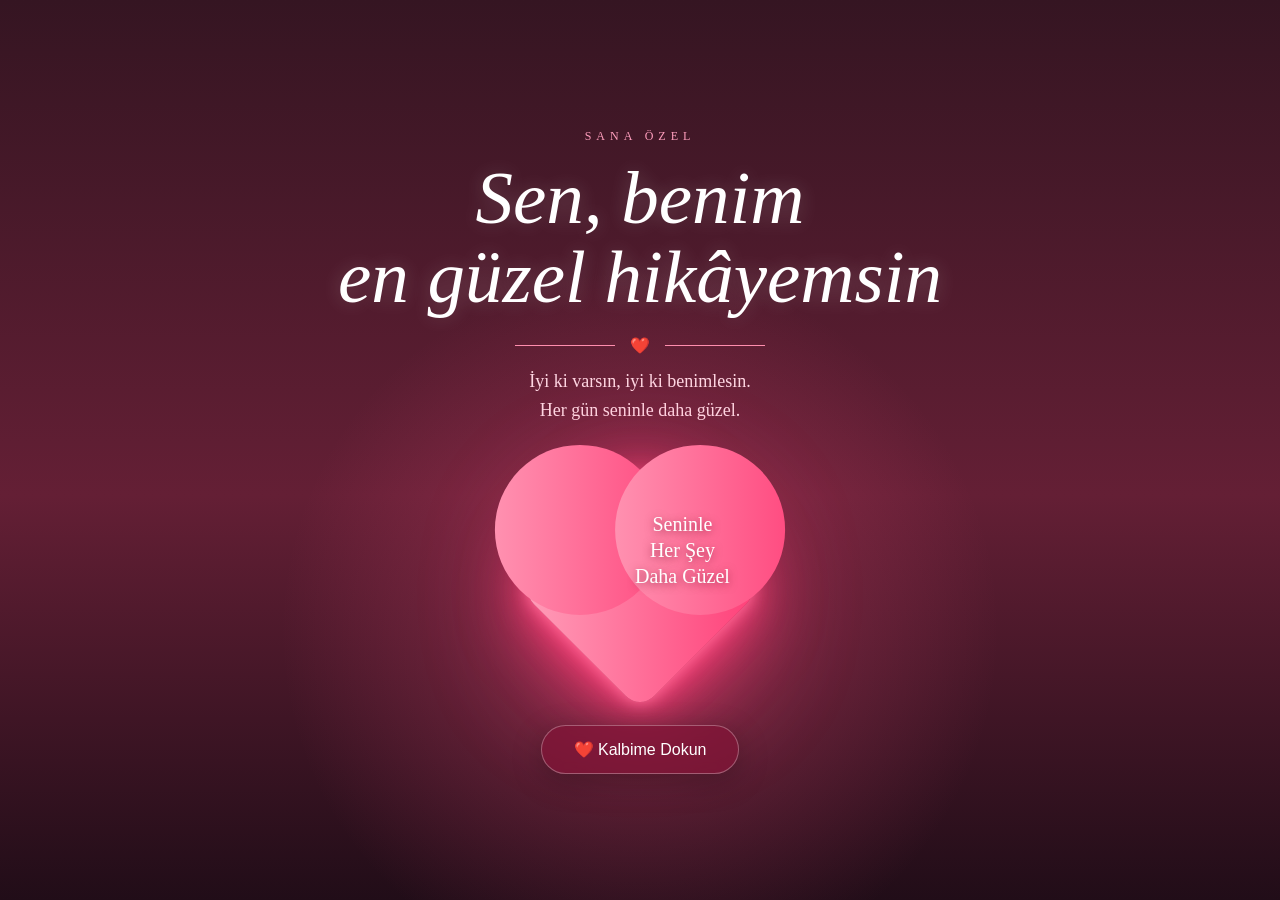
==== index.htm @ 6f98b7ff "Update index.htm" ====
<!DOCTYPE html>
<html lang="tr">
<head>
    <meta charset="UTF-8">
    <meta name="viewport" content="width=device-width, initial-scale=1.0">
    <title>Sana Özel ❤️</title>
    <link rel="stylesheet" href="style.css">
</head>

<body>

    <div class="stars"></div>

    <main class="hero">

        <div class="title-area">
            <span class="small-title">SANA ÖZEL</span>

            <h1>
                Sen, benim<br>
                en güzel hikâyemsin
            </h1>

            <div class="title-line">
                <span></span>
                ❤️
                <span></span>
            </div>

            <p>
                İyi ki varsın, iyi ki benimlesin.<br>
                Her gün seninle daha güzel.
            </p>
        </div>


        <div class="heart-wrapper" id="heartButton">

            <div class="heart-glow"></div>

            <div class="big-heart">
                <div class="heart-text">
                    Seninle<br>
                    Her Şey<br>
                    Daha Güzel
                </div>
            </div>

        </div>


        <button id="loveButton">
            ❤️ Kalbime Dokun
        </button>


        <div class="love-message" id="loveMessage">

            <div class="moon">☾</div>

            <p>
                Ay ışığının altında,<br><br>

                Karanlığım ve aydınlığım olman,<br>
                her şeyim anlamına gelmen,<br>
                eşsizliğini anlatıyor bitanem.
            </p>

            <div class="message-heart">♥</div>

        </div>

    </main>


    <div id="floatingHearts"></div>


    <script src="script.js"></script>

</body>
</html>
---- style.css ----
* {
    margin: 0;
    padding: 0;
    box-sizing: border-box;
}

body {
    min-height: 100vh;
    overflow-x: hidden;

    font-family: Georgia, "Times New Roman", serif;

    background:
        radial-gradient(circle at 50% 70%,
        rgba(255, 80, 130, 0.35),
        transparent 40%),

        linear-gradient(
        180deg,
        #351522,
        #641f35 55%,
        #210d18
        );

    color: white;
}


/* ANA SAYFA */

.hero {
    min-height: 100vh;

    display: flex;
    flex-direction: column;

    justify-content: center;
    align-items: center;

    text-align: center;

    padding: 40px 20px;

    position: relative;
    z-index: 2;
}


/* BAŞLIK */

.title-area {
    animation: fadeDown 1.5s ease;
}

.small-title {
    font-size: 12px;
    letter-spacing: 5px;

    color: #ff9ebd;
}

h1 {
    margin-top: 15px;

    font-size: clamp(40px, 6vw, 75px);

    font-style: italic;
    font-weight: normal;

    line-height: 1.05;

    text-shadow:
        0 0 20px rgba(255,255,255,.2);
}

.title-area p {

    margin-top: 12px;

    font-size: 18px;

    color: #ffd7e3;

    line-height: 1.6;
}


/* ÇİZGİ */

.title-line {

    display: flex;
    align-items: center;
    justify-content: center;

    gap: 15px;

    margin-top: 20px;

    color: #ff8eae;
}

.title-line span {

    width: 100px;
    height: 1px;

    background: #ff8eae;
}


/* BÜYÜK KALP */

.heart-wrapper {

    position: relative;

    width: 260px;
    height: 240px;

    margin-top: 50px;

    cursor: pointer;
}


/* PARLAMA */

.heart-glow {

    position: absolute;

    width: 200px;
    height: 200px;

    top: 20px;
    left: 30px;

    border-radius: 50%;

    background: #ff477e;

    filter: blur(60px);

    opacity: .8;

    animation: glow 2s infinite alternate;
}


/* KALP */

.big-heart {

    position: absolute;

    width: 170px;
    height: 170px;

    background:
        linear-gradient(
        135deg,
        #ff9fba,
        #ff3f78
        );

    top: 30px;
    left: 45px;

    transform: rotate(-45deg);

    border-radius: 20px;

    box-shadow:

        0 0 15px #ff6f9a,
        0 0 35px #ff4c83,
        0 0 70px #ff356f;

    animation: heartbeat 1.7s infinite;
}


.big-heart::before,
.big-heart::after {

    content: "";

    position: absolute;

    width: 170px;
    height: 170px;

    background: inherit;

    border-radius: 50%;
}

.big-heart::before {

    top: -85px;
    left: 0;
}

.big-heart::after {

    left: 85px;
    top: 0;
}


/* KALP İÇİ YAZI */

.heart-text {

    position: absolute;

    z-index: 5;

    width: 190px;

    top: 48px;
    left: 48px;

    transform: rotate(45deg);

    font-size: 20px;

    line-height: 1.3;

    text-align: center;

    color: white;

    text-shadow:
        0 2px 8px rgba(100,0,30,.6);
}


/* BUTON */

button {

    margin-top: 10px;

    border: 1px solid rgba(255,255,255,.3);

    border-radius: 50px;

    padding: 14px 32px;

    background:
        rgba(130, 20, 55, .75);

    color: white;

    font-size: 16px;

    cursor: pointer;

    backdrop-filter: blur(10px);

    transition: .3s;

    box-shadow:
        0 8px 30px rgba(0,0,0,.25);
}

button:hover {

    transform: scale(1.08);

    background:
        rgba(180, 35, 80, .9);

    box-shadow:
        0 0 30px rgba(255,80,130,.6);
}


/* MESAJ */

.love-message {

    max-height: 0;

    opacity: 0;

    overflow: hidden;

    max-width: 650px;

    margin-top: 0;

    transition:
        opacity 1.5s ease,
        max-height 2s ease,
        margin 1s ease;
}

.love-message.show {

    max-height: 600px;

    opacity: 1;

    margin-top: 60px;
}

.love-message p {

    font-size: clamp(20px, 3vw, 30px);

    line-height: 1.7;

    font-style: italic;

    color: #ffe3ec;

    text-shadow:
        0 0 15px rgba(255,100,150,.5);
}


/* AY */

.moon {

    font-size: 85px;

    margin-bottom: 15px;

    color: #fff6cf;

    text-shadow:

        0 0 10px white,
        0 0 30px #fff1a8,
        0 0 60px #ffe57a;

    animation: moonGlow 2s infinite alternate;
}


.message-heart {

    font-size: 35px;

    margin-top: 20px;

    color: #ff6c98;

    animation: heartbeatSmall 1s infinite;
}


/* UÇAN KALPLER */

#floatingHearts {

    position: fixed;

    inset: 0;

    overflow: hidden;

    pointer-events: none;

    z-index: 1;
}

.floating-heart {

    position: absolute;

    bottom: -50px;

    color: #ff6c98;

    animation: floatHeart linear forwards;

    text-shadow:
        0 0 10px #ff477e;
}


/* ANİMASYONLAR */

@keyframes heartbeat {

    0%, 100% {
        transform:
            rotate(-45deg)
            scale(1);
    }

    50% {
        transform:
            rotate(-45deg)
            scale(1.07);
    }
}


@keyframes heartbeatSmall {

    0%,100% {
        transform: scale(1);
    }

    50% {
        transform: scale(1.25);
    }
}


@keyframes glow {

    from {
        transform: scale(.9);
        opacity: .5;
    }

    to {
        transform: scale(1.2);
        opacity: 1;
    }
}


@keyframes moonGlow {

    from {
        filter: brightness(1);
    }

    to {
        filter: brightness(1.4);
    }
}


@keyframes floatHeart {

    0% {

        transform:
            translateY(0)
            rotate(0deg);

        opacity: 0;
    }

    15% {
        opacity: 1;
    }

    100% {

        transform:
            translateY(-110vh)
            rotate(360deg);

        opacity: 0;
    }
}


@keyframes fadeDown {

    from {

        opacity: 0;

        transform:
            translateY(-30px);
    }

    to {

        opacity: 1;

        transform:
            translateY(0);
    }
}


/* TELEFON */

@media (max-width: 600px) {

    h1 {
        font-size: 42px;
    }

    .title-area p {
        font-size: 15px;
    }

    .heart-wrapper {
        transform: scale(.85);
        margin-top: 35px;
    }

    .love-message p {
        font-size: 20px;
    }

}
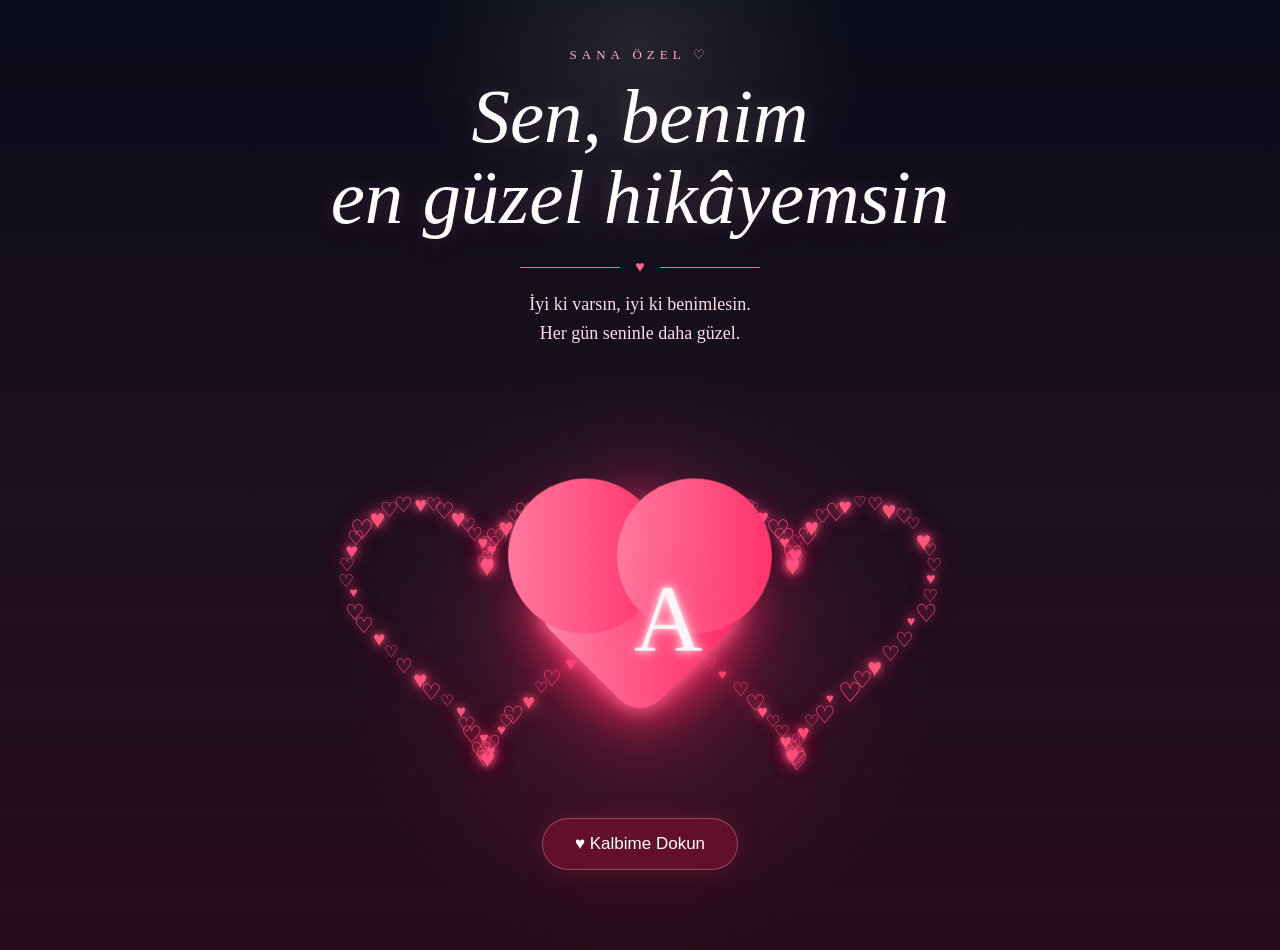
==== commit 310afd67: "Update index.htm" ====
--- a/index.htm
+++ b/index.htm
@@ -1,82 +1,76 @@
 <!DOCTYPE html>
 <html lang="tr">
 <head>
-    <meta charset="UTF-8">
-    <meta name="viewport" content="width=device-width, initial-scale=1.0">
-    <title>Sana Özel ❤️</title>
-    <link rel="stylesheet" href="style.css">
+  <meta charset="UTF-8">
+  <meta name="viewport" content="width=device-width, initial-scale=1.0">
+  <title>Sana Özel ❤️</title>
+  <link rel="stylesheet" href="style.css">
 </head>
 
 <body>
 
-    <div class="stars"></div>
+  <main class="hero">
 
-    <main class="hero">
+    <div class="title-area">
+      <span class="small-title">SANA ÖZEL ♡</span>
 
-        <div class="title-area">
-            <span class="small-title">SANA ÖZEL</span>
+      <h1>
+        Sen, benim<br>
+        en güzel hikâyemsin
+      </h1>
 
-            <h1>
-                Sen, benim<br>
-                en güzel hikâyemsin
-            </h1>
+      <div class="title-line">
+        <span></span>
+        ♥
+        <span></span>
+      </div>
 
-            <div class="title-line">
-                <span></span>
-                ❤️
-                <span></span>
-            </div>
-
-            <p>
-                İyi ki varsın, iyi ki benimlesin.<br>
-                Her gün seninle daha güzel.
-            </p>
-        </div>
+      <p>
+        İyi ki varsın, iyi ki benimlesin.<br>
+        Her gün seninle daha güzel.
+      </p>
+    </div>
 
 
-        <div class="heart-wrapper" id="heartButton">
+    <section class="heart-stage">
 
-            <div class="heart-glow"></div>
+      <div id="leftStream" class="heart-stream left-stream"></div>
+      <div id="rightStream" class="heart-stream right-stream"></div>
 
-            <div class="big-heart">
-                <div class="heart-text">
-                    Seninle<br>
-                    Her Şey<br>
-                    Daha Güzel
-                </div>
-            </div>
+      <div class="center-heart">
+        <div class="letter-a">A</div>
+      </div>
 
-        </div>
+    </section>
 
 
-        <button id="loveButton">
-            ❤️ Kalbime Dokun
-        </button>
+    <button id="loveButton">
+      ♥ Kalbime Dokun
+    </button>
 
 
-        <div class="love-message" id="loveMessage">
+    <section class="love-message" id="loveMessage">
 
-            <div class="moon">☾</div>
+      <div class="moon">☾</div>
 
-            <p>
-                Ay ışığının altında,<br><br>
+      <p>
+        Ay ışığının altında,<br><br>
 
-                Karanlığım ve aydınlığım olman,<br>
-                her şeyim anlamına gelmen,<br>
-                eşsizliğini anlatıyor bitanem.
-            </p>
+        Karanlığım ve aydınlığım olman,<br>
+        her şeyim anlamına gelmen,<br>
+        eşsizliğini anlatıyor bitanem.
+      </p>
 
-            <div class="message-heart">♥</div>
+      <div class="message-heart">♥</div>
 
-        </div>
+    </section>
 
-    </main>
+  </main>
 
 
-    <div id="floatingHearts"></div>
+  <div id="floatingHearts"></div>
 
-
-    <script src="script.js"></script>
+  <script src="script.js"></script>
 
 </body>
 </html>
--- a/style.css
+++ b/style.css
@@ -1,510 +1,541 @@
 * {
-    margin: 0;
-    padding: 0;
-    box-sizing: border-box;
+  margin: 0;
+  padding: 0;
+  box-sizing: border-box;
+}
+
+html {
+  scroll-behavior: smooth;
 }
 
 body {
-    min-height: 100vh;
-    overflow-x: hidden;
-
-    font-family: Georgia, "Times New Roman", serif;
-
-    background:
-        radial-gradient(circle at 50% 70%,
-        rgba(255, 80, 130, 0.35),
-        transparent 40%),
-
-        linear-gradient(
-        180deg,
-        #351522,
-        #641f35 55%,
-        #210d18
-        );
-
-    color: white;
-}
-
-
-/* ANA SAYFA */
+  min-height: 100vh;
+  overflow-x: hidden;
+
+  font-family: Georgia, "Times New Roman", serif;
+  color: white;
+
+  background:
+    radial-gradient(circle at 50% 70%,
+      rgba(255, 60, 120, 0.18),
+      transparent 32%),
+
+    radial-gradient(circle at 50% 5%,
+      rgba(255, 255, 220, 0.1),
+      transparent 20%),
+
+    linear-gradient(
+      180deg,
+      #090b18 0%,
+      #1c1020 50%,
+      #280b18 100%
+    );
+}
+
+
+/* ANA ALAN */
 
 .hero {
-    min-height: 100vh;
-
-    display: flex;
-    flex-direction: column;
-
-    justify-content: center;
-    align-items: center;
-
-    text-align: center;
-
-    padding: 40px 20px;
-
-    position: relative;
-    z-index: 2;
+  min-height: 100vh;
+
+  display: flex;
+  flex-direction: column;
+
+  justify-content: center;
+  align-items: center;
+
+  text-align: center;
+
+  padding: 45px 20px 80px;
+
+  position: relative;
+  z-index: 2;
 }
 
 
 /* BAŞLIK */
 
 .title-area {
-    animation: fadeDown 1.5s ease;
+  animation: fadeDown 1.4s ease;
 }
 
 .small-title {
-    font-size: 12px;
-    letter-spacing: 5px;
-
-    color: #ff9ebd;
+  font-size: 13px;
+  letter-spacing: 5px;
+  color: #ffadc5;
 }
 
 h1 {
-    margin-top: 15px;
-
-    font-size: clamp(40px, 6vw, 75px);
-
-    font-style: italic;
-    font-weight: normal;
-
-    line-height: 1.05;
-
-    text-shadow:
-        0 0 20px rgba(255,255,255,.2);
+  margin-top: 14px;
+
+  font-size: clamp(42px, 6vw, 78px);
+
+  font-weight: normal;
+  font-style: italic;
+
+  line-height: 1.05;
+
+  text-shadow:
+    0 0 20px rgba(255,255,255,.12),
+    0 0 35px rgba(255,80,130,.12);
 }
 
 .title-area p {
-
-    margin-top: 12px;
-
-    font-size: 18px;
-
-    color: #ffd7e3;
-
-    line-height: 1.6;
-}
-
-
-/* ÇİZGİ */
+  margin-top: 14px;
+
+  font-size: 18px;
+  line-height: 1.6;
+
+  color: #ffdce6;
+}
 
 .title-line {
-
-    display: flex;
-    align-items: center;
-    justify-content: center;
-
-    gap: 15px;
-
-    margin-top: 20px;
-
-    color: #ff8eae;
+  display: flex;
+  justify-content: center;
+  align-items: center;
+
+  gap: 15px;
+
+  margin-top: 20px;
+
+  color: #ff668f;
 }
 
 .title-line span {
-
-    width: 100px;
-    height: 1px;
-
-    background: #ff8eae;
-}
-
-
-/* BÜYÜK KALP */
-
-.heart-wrapper {
-
-    position: relative;
-
-    width: 260px;
-    height: 240px;
-
-    margin-top: 50px;
-
-    cursor: pointer;
-}
-
-
-/* PARLAMA */
-
-.heart-glow {
-
-    position: absolute;
-
-    width: 200px;
-    height: 200px;
-
-    top: 20px;
-    left: 30px;
-
-    border-radius: 50%;
-
-    background: #ff477e;
-
-    filter: blur(60px);
-
-    opacity: .8;
-
-    animation: glow 2s infinite alternate;
-}
-
-
-/* KALP */
-
-.big-heart {
-
-    position: absolute;
-
-    width: 170px;
-    height: 170px;
-
-    background:
-        linear-gradient(
-        135deg,
-        #ff9fba,
-        #ff3f78
-        );
-
-    top: 30px;
-    left: 45px;
-
-    transform: rotate(-45deg);
-
-    border-radius: 20px;
-
-    box-shadow:
-
-        0 0 15px #ff6f9a,
-        0 0 35px #ff4c83,
-        0 0 70px #ff356f;
-
-    animation: heartbeat 1.7s infinite;
-}
-
-
-.big-heart::before,
-.big-heart::after {
-
-    content: "";
-
-    position: absolute;
-
-    width: 170px;
-    height: 170px;
-
-    background: inherit;
-
-    border-radius: 50%;
-}
-
-.big-heart::before {
-
-    top: -85px;
-    left: 0;
-}
-
-.big-heart::after {
-
-    left: 85px;
-    top: 0;
-}
-
-
-/* KALP İÇİ YAZI */
-
-.heart-text {
-
-    position: absolute;
-
-    z-index: 5;
-
-    width: 190px;
-
-    top: 48px;
-    left: 48px;
-
-    transform: rotate(45deg);
-
+  width: 100px;
+  height: 1px;
+  background: #ff668f;
+}
+
+
+/* KALP ALANI */
+
+.heart-stage {
+  position: relative;
+
+  width: min(900px, 95vw);
+  height: 430px;
+
+  margin-top: 35px;
+}
+
+
+/* ORTADAKİ KALP */
+
+.center-heart {
+  position: absolute;
+
+  left: 50%;
+  top: 50%;
+
+  width: 155px;
+  height: 155px;
+
+  transform:
+    translate(-50%, -42%)
+    rotate(-45deg);
+
+  background:
+    linear-gradient(
+      135deg,
+      #ff87aa,
+      #ff245f
+    );
+
+  border-radius: 28px;
+
+  box-shadow:
+    0 0 18px #ff668e,
+    0 0 45px #ff356f,
+    0 0 90px #ff245f;
+
+  z-index: 5;
+
+  animation: heartbeat 1.6s infinite;
+}
+
+.center-heart::before,
+.center-heart::after {
+  content: "";
+
+  position: absolute;
+
+  width: 155px;
+  height: 155px;
+
+  background: inherit;
+
+  border-radius: 50%;
+}
+
+.center-heart::before {
+  top: -77px;
+  left: 0;
+}
+
+.center-heart::after {
+  top: 0;
+  left: 77px;
+}
+
+
+/* A HARFİ */
+
+.letter-a {
+  position: absolute;
+
+  z-index: 10;
+
+  left: 50%;
+  top: 50%;
+
+  transform:
+    translate(-30%, -27%)
+    rotate(45deg);
+
+  font-size: 95px;
+
+  font-weight: normal;
+
+  color: #fff4f7;
+
+  text-shadow:
+    0 0 8px white,
+    0 0 20px #ff8fb1,
+    0 0 40px #ff3f79;
+
+  pointer-events: none;
+}
+
+
+/* İKİ YANDAN GELEN KALPLER */
+
+.heart-stream {
+  position: absolute;
+
+  inset: 0;
+
+  pointer-events: none;
+}
+
+.stream-heart {
+  position: absolute;
+
+  font-size: 20px;
+
+  color: #ff557e;
+
+  opacity: 0;
+
+  text-shadow:
+    0 0 8px #ff5f87,
+    0 0 18px #ff2e67;
+
+  animation-fill-mode: forwards;
+}
+
+
+/* SOL */
+
+.left-stream .stream-heart {
+  left: 4%;
+  top: 50%;
+}
+
+
+/* SAĞ */
+
+.right-stream .stream-heart {
+  right: 4%;
+  top: 50%;
+}
+
+
+/* BUTON */
+
+#loveButton {
+  margin-top: 5px;
+
+  border: 1px solid rgba(255,255,255,.25);
+
+  border-radius: 999px;
+
+  padding: 15px 32px;
+
+  background:
+    rgba(110, 16, 45, .82);
+
+  color: white;
+
+  font-size: 17px;
+
+  cursor: pointer;
+
+  transition: .3s ease;
+
+  box-shadow:
+    0 0 25px rgba(255,45,100,.18);
+}
+
+#loveButton:hover {
+  transform: scale(1.07);
+
+  background:
+    rgba(170, 25, 65, .95);
+
+  box-shadow:
+    0 0 30px rgba(255,65,110,.5);
+}
+
+
+/* MESAJ */
+
+.love-message {
+  max-width: 700px;
+
+  max-height: 0;
+
+  opacity: 0;
+
+  overflow: hidden;
+
+  margin-top: 0;
+
+  transition:
+    max-height 1.5s ease,
+    opacity 1.2s ease,
+    margin-top 1.2s ease;
+}
+
+.love-message.show {
+  max-height: 650px;
+
+  opacity: 1;
+
+  margin-top: 70px;
+}
+
+.moon {
+  font-size: 90px;
+
+  color: #fff7cc;
+
+  text-shadow:
+    0 0 12px white,
+    0 0 30px #ffe99e,
+    0 0 60px #ffe16d;
+
+  margin-bottom: 14px;
+}
+
+.love-message p {
+  font-size: clamp(21px, 3vw, 30px);
+
+  line-height: 1.7;
+
+  font-style: italic;
+
+  color: #ffe9ef;
+
+  text-shadow:
+    0 0 15px rgba(255,95,140,.45);
+}
+
+.message-heart {
+  margin-top: 18px;
+
+  font-size: 35px;
+
+  color: #ff628c;
+
+  animation: heartbeatSmall 1s infinite;
+}
+
+
+/* UÇAN KALPLER */
+
+#floatingHearts {
+  position: fixed;
+  inset: 0;
+
+  overflow: hidden;
+
+  pointer-events: none;
+
+  z-index: 1;
+}
+
+.floating-heart {
+  position: absolute;
+
+  bottom: -40px;
+
+  color: #ff6088;
+
+  text-shadow:
+    0 0 10px #ff376e;
+
+  animation: floatHeart linear forwards;
+}
+
+
+/* ANİMASYONLAR */
+
+@keyframes heartbeat {
+  0%, 100% {
+    transform:
+      translate(-50%, -42%)
+      rotate(-45deg)
+      scale(1);
+  }
+
+  50% {
+    transform:
+      translate(-50%, -42%)
+      rotate(-45deg)
+      scale(1.08);
+  }
+}
+
+@keyframes heartbeatSmall {
+  0%, 100% {
+    transform: scale(1);
+  }
+
+  50% {
+    transform: scale(1.2);
+  }
+}
+
+@keyframes floatHeart {
+  0% {
+    transform:
+      translateY(0)
+      rotate(0deg);
+
+    opacity: 0;
+  }
+
+  15% {
+    opacity: 1;
+  }
+
+  100% {
+    transform:
+      translateY(-110vh)
+      rotate(360deg);
+
+    opacity: 0;
+  }
+}
+
+@keyframes fadeDown {
+  from {
+    opacity: 0;
+    transform: translateY(-30px);
+  }
+
+  to {
+    opacity: 1;
+    transform: translateY(0);
+  }
+}
+
+
+/* SOLDAN ORTAYA */
+
+@keyframes flyFromLeft {
+  0% {
+    transform:
+      translate(0, 0)
+      scale(.6)
+      rotate(0deg);
+
+    opacity: 0;
+  }
+
+  15% {
+    opacity: 1;
+  }
+
+  100% {
+    transform:
+      translate(var(--x), var(--y))
+      scale(1.1)
+      rotate(360deg);
+
+    opacity: 1;
+  }
+}
+
+
+/* SAĞDAN ORTAYA */
+
+@keyframes flyFromRight {
+  0% {
+    transform:
+      translate(0, 0)
+      scale(.6)
+      rotate(0deg);
+
+    opacity: 0;
+  }
+
+  15% {
+    opacity: 1;
+  }
+
+  100% {
+    transform:
+      translate(var(--x), var(--y))
+      scale(1.1)
+      rotate(-360deg);
+
+    opacity: 1;
+  }
+}
+
+
+/* TELEFON */
+
+@media (max-width: 650px) {
+
+  h1 {
+    font-size: 44px;
+  }
+
+  .title-area p {
+    font-size: 15px;
+  }
+
+  .heart-stage {
+    height: 340px;
+  }
+
+  .center-heart {
+    width: 120px;
+    height: 120px;
+  }
+
+  .center-heart::before,
+  .center-heart::after {
+    width: 120px;
+    height: 120px;
+  }
+
+  .center-heart::before {
+    top: -60px;
+  }
+
+  .center-heart::after {
+    left: 60px;
+  }
+
+  .letter-a {
+    font-size: 72px;
+  }
+
+  .love-message p {
     font-size: 20px;
-
-    line-height: 1.3;
-
-    text-align: center;
-
-    color: white;
-
-    text-shadow:
-        0 2px 8px rgba(100,0,30,.6);
-}
-
-
-/* BUTON */
-
-button {
-
-    margin-top: 10px;
-
-    border: 1px solid rgba(255,255,255,.3);
-
-    border-radius: 50px;
-
-    padding: 14px 32px;
-
-    background:
-        rgba(130, 20, 55, .75);
-
-    color: white;
-
-    font-size: 16px;
-
-    cursor: pointer;
-
-    backdrop-filter: blur(10px);
-
-    transition: .3s;
-
-    box-shadow:
-        0 8px 30px rgba(0,0,0,.25);
-}
-
-button:hover {
-
-    transform: scale(1.08);
-
-    background:
-        rgba(180, 35, 80, .9);
-
-    box-shadow:
-        0 0 30px rgba(255,80,130,.6);
-}
-
-
-/* MESAJ */
-
-.love-message {
-
-    max-height: 0;
-
-    opacity: 0;
-
-    overflow: hidden;
-
-    max-width: 650px;
-
-    margin-top: 0;
-
-    transition:
-        opacity 1.5s ease,
-        max-height 2s ease,
-        margin 1s ease;
-}
-
-.love-message.show {
-
-    max-height: 600px;
-
-    opacity: 1;
-
-    margin-top: 60px;
-}
-
-.love-message p {
-
-    font-size: clamp(20px, 3vw, 30px);
-
-    line-height: 1.7;
-
-    font-style: italic;
-
-    color: #ffe3ec;
-
-    text-shadow:
-        0 0 15px rgba(255,100,150,.5);
-}
-
-
-/* AY */
-
-.moon {
-
-    font-size: 85px;
-
-    margin-bottom: 15px;
-
-    color: #fff6cf;
-
-    text-shadow:
-
-        0 0 10px white,
-        0 0 30px #fff1a8,
-        0 0 60px #ffe57a;
-
-    animation: moonGlow 2s infinite alternate;
-}
-
-
-.message-heart {
-
-    font-size: 35px;
-
-    margin-top: 20px;
-
-    color: #ff6c98;
-
-    animation: heartbeatSmall 1s infinite;
-}
-
-
-/* UÇAN KALPLER */
-
-#floatingHearts {
-
-    position: fixed;
-
-    inset: 0;
-
-    overflow: hidden;
-
-    pointer-events: none;
-
-    z-index: 1;
-}
-
-.floating-heart {
-
-    position: absolute;
-
-    bottom: -50px;
-
-    color: #ff6c98;
-
-    animation: floatHeart linear forwards;
-
-    text-shadow:
-        0 0 10px #ff477e;
-}
-
-
-/* ANİMASYONLAR */
-
-@keyframes heartbeat {
-
-    0%, 100% {
-        transform:
-            rotate(-45deg)
-            scale(1);
-    }
-
-    50% {
-        transform:
-            rotate(-45deg)
-            scale(1.07);
-    }
-}
-
-
-@keyframes heartbeatSmall {
-
-    0%,100% {
-        transform: scale(1);
-    }
-
-    50% {
-        transform: scale(1.25);
-    }
-}
-
-
-@keyframes glow {
-
-    from {
-        transform: scale(.9);
-        opacity: .5;
-    }
-
-    to {
-        transform: scale(1.2);
-        opacity: 1;
-    }
-}
-
-
-@keyframes moonGlow {
-
-    from {
-        filter: brightness(1);
-    }
-
-    to {
-        filter: brightness(1.4);
-    }
-}
-
-
-@keyframes floatHeart {
-
-    0% {
-
-        transform:
-            translateY(0)
-            rotate(0deg);
-
-        opacity: 0;
-    }
-
-    15% {
-        opacity: 1;
-    }
-
-    100% {
-
-        transform:
-            translateY(-110vh)
-            rotate(360deg);
-
-        opacity: 0;
-    }
-}
-
-
-@keyframes fadeDown {
-
-    from {
-
-        opacity: 0;
-
-        transform:
-            translateY(-30px);
-    }
-
-    to {
-
-        opacity: 1;
-
-        transform:
-            translateY(0);
-    }
-}
-
-
-/* TELEFON */
-
-@media (max-width: 600px) {
-
-    h1 {
-        font-size: 42px;
-    }
-
-    .title-area p {
-        font-size: 15px;
-    }
-
-    .heart-wrapper {
-        transform: scale(.85);
-        margin-top: 35px;
-    }
-
-    .love-message p {
-        font-size: 20px;
-    }
-
-}
+  }
+}
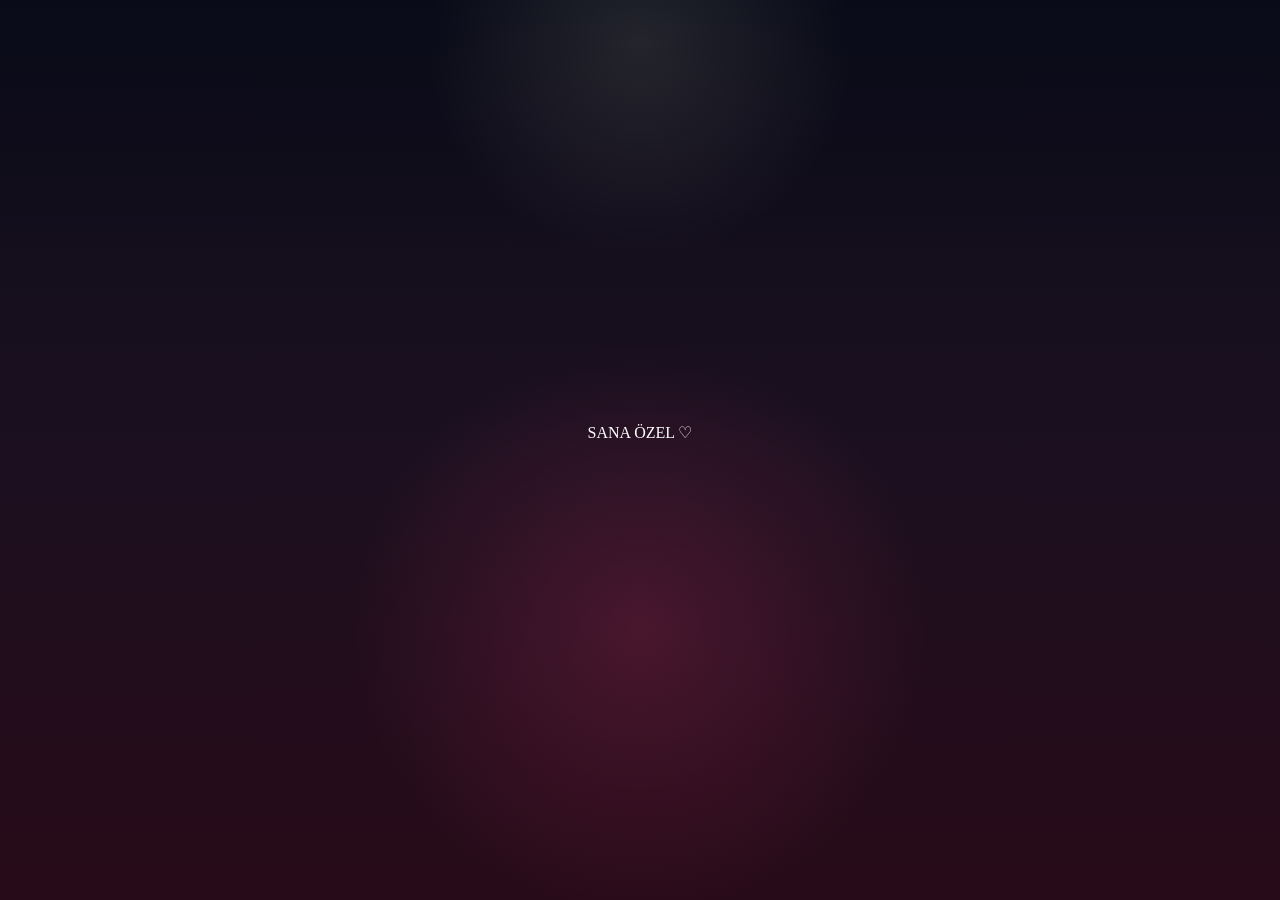
==== commit 8dfb8bad: "Update index.htm" ====
--- a/index.htm
+++ b/index.htm
@@ -1,76 +1,20 @@
 <!DOCTYPE html>
 <html lang="tr">
 <head>
-  <meta charset="UTF-8">
-  <meta name="viewport" content="width=device-width, initial-scale=1.0">
-  <title>Sana Özel ❤️</title>
-  <link rel="stylesheet" href="style.css">
+    <meta charset="UTF-8">
+    <meta name="viewport" content="width=device-width, initial-scale=1.0">
+    <title>Sana Özel ❤️</title>
+    <link rel="stylesheet" href="style.css">
 </head>
 
 <body>
 
-  <main class="hero">
+<div class="stars"></div>
 
-    <div class="title-area">
-      <span class="small-title">SANA ÖZEL ♡</span>
+<main>
 
-      <h1>
-        Sen, benim<br>
-        en güzel hikâyemsin
-      </h1>
+    <section class="hero">
 
-      <div class="title-line">
-        <span></span>
-        ♥
-        <span></span>
-      </div>
-
-      <p>
-        İyi ki varsın, iyi ki benimlesin.<br>
-        Her gün seninle daha güzel.
-      </p>
-    </div>
-
-
-    <section class="heart-stage">
-
-      <div id="leftStream" class="heart-stream left-stream"></div>
-      <div id="rightStream" class="heart-stream right-stream"></div>
-
-      <div class="center-heart">
-        <div class="letter-a">A</div>
-      </div>
-
-    </section>
-
-
-    <button id="loveButton">
-      ♥ Kalbime Dokun
-    </button>
-
-
-    <section class="love-message" id="loveMessage">
-
-      <div class="moon">☾</div>
-
-      <p>
-        Ay ışığının altında,<br><br>
-
-        Karanlığım ve aydınlığım olman,<br>
-        her şeyim anlamına gelmen,<br>
-        eşsizliğini anlatıyor bitanem.
-      </p>
-
-      <div class="message-heart">♥</div>
-
-    </section>
-
-  </main>
-
-
-  <div id="floatingHearts"></div>
-
-  <script src="script.js"></script>
-
-</body>
-</html>
+        <div class="top">
+            <span>SANA ÖZEL ♡</span>
+        </div>
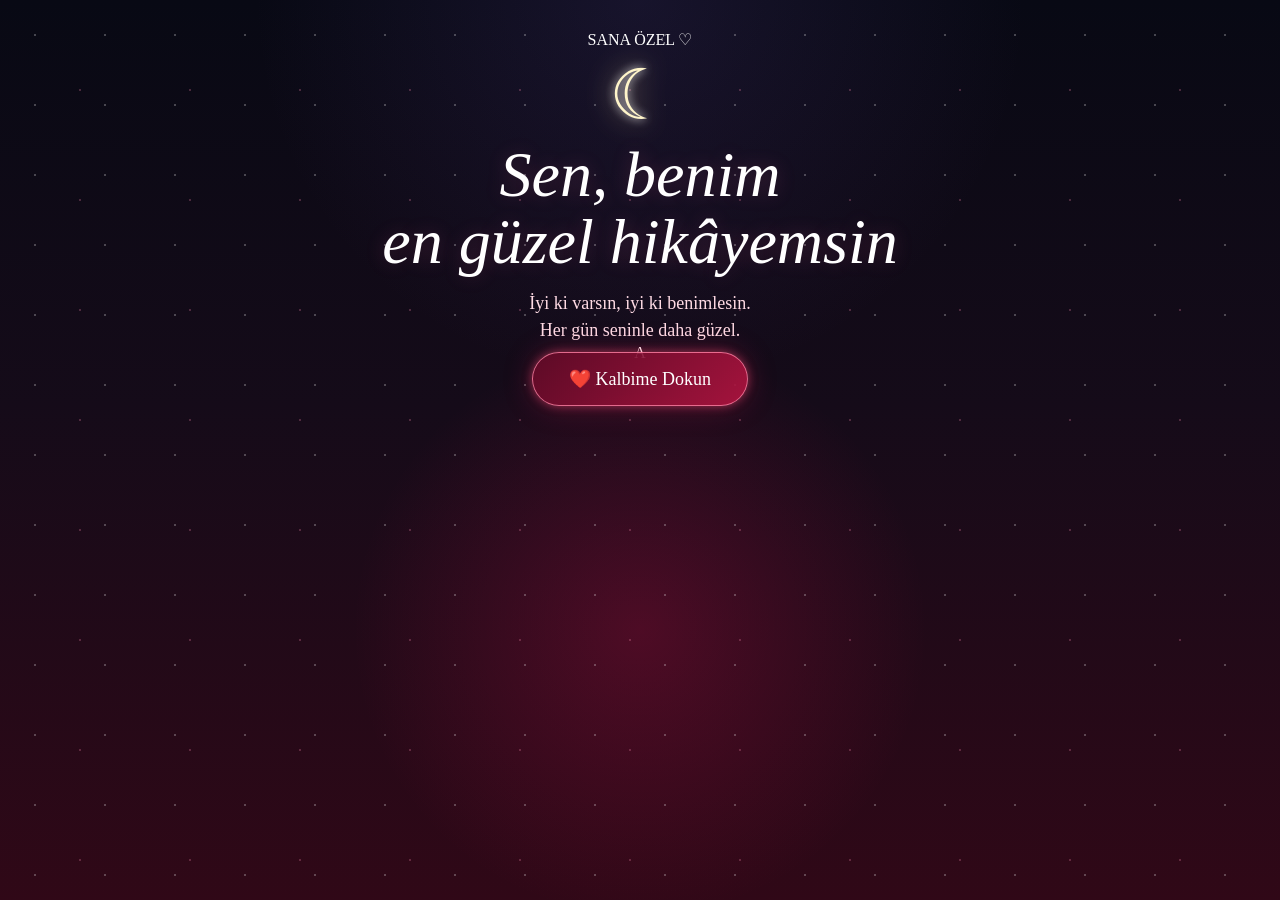
==== commit 622000de: "Update index.htm" ====
--- a/index.htm
+++ b/index.htm
@@ -1,20 +1,57 @@
 <!DOCTYPE html>
 <html lang="tr">
 <head>
-    <meta charset="UTF-8">
-    <meta name="viewport" content="width=device-width, initial-scale=1.0">
-    <title>Sana Özel ❤️</title>
-    <link rel="stylesheet" href="style.css">
+  <meta charset="UTF-8">
+  <meta name="viewport" content="width=device-width, initial-scale=1.0">
+  <title>Sana Özel ❤️</title>
+  <link rel="stylesheet" href="style.css">
 </head>
-
 <body>
 
-<div class="stars"></div>
+  <div class="stars"></div>
 
-<main>
+  <main class="hero">
 
-    <section class="hero">
+    <div class="top-text">SANA ÖZEL ♡</div>
 
-        <div class="top">
-            <span>SANA ÖZEL ♡</span>
-        </div>
+    <div class="moon">☾</div>
+
+    <h1>
+      Sen, benim<br>
+      en güzel hikâyemsin
+    </h1>
+
+    <p class="subtitle">
+      İyi ki varsın, iyi ki benimlesin.<br>
+      Her gün seninle daha güzel.
+    </p>
+
+    <div class="heart-area">
+
+      <div id="leftHearts"></div>
+      <div id="rightHearts"></div>
+
+      <div class="center-letter">A</div>
+
+    </div>
+
+    <button id="loveButton">
+      ❤️ Kalbime Dokun
+    </button>
+
+    <div id="loveMessage" class="love-message">
+      <div class="message-moon">☾</div>
+
+      <p>
+        Ay ışığının altında,<br><br>
+        Karanlığım ve aydınlığım olman,<br>
+        her şeyim anlamına gelmen,<br>
+        eşsizliğini anlatıyor bitanem.
+      </p>
+    </div>
+
+  </main>
+
+  <script src="script.js"></script>
+</body>
+</html>
--- a/style.css
+++ b/style.css
@@ -1,541 +1,798 @@
 * {
-  margin: 0;
-  padding: 0;
-  box-sizing: border-box;
-}
+    margin: 0;
+    padding: 0;
+    box-sizing: border-box;
+}
+
 
 html {
-  scroll-behavior: smooth;
-}
+    scroll-behavior: smooth;
+}
+
 
 body {
-  min-height: 100vh;
-  overflow-x: hidden;
-
-  font-family: Georgia, "Times New Roman", serif;
-  color: white;
-
-  background:
-    radial-gradient(circle at 50% 70%,
-      rgba(255, 60, 120, 0.18),
-      transparent 32%),
-
-    radial-gradient(circle at 50% 5%,
-      rgba(255, 255, 220, 0.1),
-      transparent 20%),
-
-    linear-gradient(
-      180deg,
-      #090b18 0%,
-      #1c1020 50%,
-      #280b18 100%
+
+    min-height: 100vh;
+
+    overflow-x: hidden;
+
+    font-family:
+        Georgia,
+        "Times New Roman",
+        serif;
+
+    color: white;
+
+    background:
+
+        radial-gradient(
+            circle at 50% 70%,
+            rgba(255, 20, 90, .20),
+            transparent 32%
+        ),
+
+        radial-gradient(
+            circle at 50% 0%,
+            rgba(110, 80, 180, .15),
+            transparent 35%
+        ),
+
+        linear-gradient(
+            180deg,
+            #080914 0%,
+            #150b19 45%,
+            #300817 100%
+        );
+}
+
+
+/* YILDIZLAR */
+
+.stars {
+
+    position: fixed;
+
+    inset: 0;
+
+    pointer-events: none;
+
+    z-index: 0;
+
+    background-image:
+
+        radial-gradient(
+            white 1px,
+            transparent 1px
+        ),
+
+        radial-gradient(
+            #ff8daf 1px,
+            transparent 1px
+        );
+
+    background-size:
+        70px 70px,
+        110px 110px;
+
+    background-position:
+        0 0,
+        25px 35px;
+
+    opacity: .25;
+}
+
+
+/* ANA SAYFA */
+
+.hero {
+
+    position: relative;
+
+    z-index: 2;
+
+    min-height: 100vh;
+
+    display: flex;
+
+    flex-direction: column;
+
+    align-items: center;
+
+    text-align: center;
+
+    padding:
+
+        30px
+        20px
+        100px;
+}
+
+
+/* SANA ÖZEL */
+
+.top {
+
+    width: min(
+        1100px,
+        92vw
     );
-}
-
-
-/* ANA ALAN */
-
-.hero {
-  min-height: 100vh;
-
-  display: flex;
-  flex-direction: column;
-
-  justify-content: center;
-  align-items: center;
-
-  text-align: center;
-
-  padding: 45px 20px 80px;
-
-  position: relative;
-  z-index: 2;
+
+    text-align: left;
+
+    color: #ffc5d6;
+
+    letter-spacing: 2px;
+
+    font-size: 14px;
+}
+
+
+/* AY */
+
+.moon {
+
+    margin-top: 5px;
+
+    font-size: 70px;
+
+    color: #fff5ca;
+
+    text-shadow:
+
+        0 0 10px white,
+
+        0 0 30px
+        rgba(
+            255,
+            230,
+            160,
+            .8
+        );
 }
 
 
 /* BAŞLIK */
 
-.title-area {
-  animation: fadeDown 1.4s ease;
-}
-
-.small-title {
-  font-size: 13px;
-  letter-spacing: 5px;
-  color: #ffadc5;
-}
-
 h1 {
-  margin-top: 14px;
-
-  font-size: clamp(42px, 6vw, 78px);
-
-  font-weight: normal;
-  font-style: italic;
-
-  line-height: 1.05;
-
-  text-shadow:
-    0 0 20px rgba(255,255,255,.12),
-    0 0 35px rgba(255,80,130,.12);
-}
-
-.title-area p {
-  margin-top: 14px;
-
-  font-size: 18px;
-  line-height: 1.6;
-
-  color: #ffdce6;
-}
-
-.title-line {
-  display: flex;
-  justify-content: center;
-  align-items: center;
-
-  gap: 15px;
-
-  margin-top: 20px;
-
-  color: #ff668f;
-}
-
-.title-line span {
-  width: 100px;
-  height: 1px;
-  background: #ff668f;
-}
-
-
-/* KALP ALANI */
-
-.heart-stage {
-  position: relative;
-
-  width: min(900px, 95vw);
-  height: 430px;
-
-  margin-top: 35px;
-}
-
-
-/* ORTADAKİ KALP */
-
-.center-heart {
-  position: absolute;
-
-  left: 50%;
-  top: 50%;
-
-  width: 155px;
-  height: 155px;
-
-  transform:
-    translate(-50%, -42%)
-    rotate(-45deg);
-
-  background:
-    linear-gradient(
-      135deg,
-      #ff87aa,
-      #ff245f
+
+    margin-top: 5px;
+
+    font-size:
+        clamp(
+            42px,
+            5vw,
+            72px
+        );
+
+    line-height: 1.05;
+
+    font-style: italic;
+
+    font-weight: normal;
+
+    text-shadow:
+
+        0 0 20px
+        rgba(
+            255,
+            100,
+            150,
+            .20
+        );
+}
+
+
+.line {
+
+    margin-top: 20px;
+
+    display: flex;
+
+    align-items: center;
+
+    justify-content: center;
+
+    gap: 15px;
+
+    color: #ff6d96;
+}
+
+
+.line span {
+
+    width: 110px;
+
+    height: 1px;
+
+    background: #ff6d96;
+}
+
+
+.subtitle {
+
+    margin-top: 15px;
+
+    font-size: 18px;
+
+    line-height: 1.5;
+
+    color: #ffdbe5;
+}
+
+
+/* =========================
+   KALP ALANI
+========================= */
+
+.heart-scene {
+
+    position: relative;
+
+    width: min(
+        1200px,
+        100vw
     );
 
-  border-radius: 28px;
-
-  box-shadow:
-    0 0 18px #ff668e,
-    0 0 45px #ff356f,
-    0 0 90px #ff245f;
-
-  z-index: 5;
-
-  animation: heartbeat 1.6s infinite;
-}
-
-.center-heart::before,
-.center-heart::after {
-  content: "";
-
-  position: absolute;
-
-  width: 155px;
-  height: 155px;
-
-  background: inherit;
-
-  border-radius: 50%;
-}
-
-.center-heart::before {
-  top: -77px;
-  left: 0;
-}
-
-.center-heart::after {
-  top: 0;
-  left: 77px;
+    height: 500px;
+
+    margin-top: 5px;
+}
+
+
+/* SVG */
+
+.heart-svg {
+
+    position: absolute;
+
+    inset: 0;
+
+    width: 100%;
+
+    height: 100%;
+
+    overflow: visible;
+}
+
+
+.heart-svg path {
+
+    fill: none;
+
+    stroke: transparent;
 }
 
 
 /* A HARFİ */
 
-.letter-a {
-  position: absolute;
-
-  z-index: 10;
-
-  left: 50%;
-  top: 50%;
-
-  transform:
-    translate(-30%, -27%)
-    rotate(45deg);
-
-  font-size: 95px;
-
-  font-weight: normal;
-
-  color: #fff4f7;
-
-  text-shadow:
-    0 0 8px white,
-    0 0 20px #ff8fb1,
-    0 0 40px #ff3f79;
-
-  pointer-events: none;
-}
-
-
-/* İKİ YANDAN GELEN KALPLER */
-
-.heart-stream {
-  position: absolute;
-
-  inset: 0;
-
-  pointer-events: none;
-}
-
-.stream-heart {
-  position: absolute;
-
-  font-size: 20px;
-
-  color: #ff557e;
-
-  opacity: 0;
-
-  text-shadow:
-    0 0 8px #ff5f87,
-    0 0 18px #ff2e67;
-
-  animation-fill-mode: forwards;
-}
-
-
-/* SOL */
-
-.left-stream .stream-heart {
-  left: 4%;
-  top: 50%;
-}
-
-
-/* SAĞ */
-
-.right-stream .stream-heart {
-  right: 4%;
-  top: 50%;
-}
-
-
-/* BUTON */
+.letter-container {
+
+    position: absolute;
+
+    left: 50%;
+
+    top: 54%;
+
+    transform:
+        translate(
+            -50%,
+            -50%
+        );
+
+    z-index: 10;
+
+    display: flex;
+
+    flex-direction: column;
+
+    align-items: center;
+}
+
+
+.letter {
+
+    font-size:
+        clamp(
+            90px,
+            10vw,
+            145px
+        );
+
+    line-height: 1;
+
+    color: #fff2f6;
+
+    text-shadow:
+
+        0 0 7px white,
+
+        0 0 20px #ff668f,
+
+        0 0 45px #ff245f,
+
+        0 0 80px #ff174f;
+
+    animation:
+        letterGlow
+        2s
+        ease-in-out
+        infinite
+        alternate;
+}
+
+
+.small-heart {
+
+    color: #ff527f;
+
+    font-size: 22px;
+
+    text-shadow:
+
+        0 0 10px #ff527f,
+
+        0 0 25px #ff174f;
+
+    animation:
+        beat
+        1.2s
+        infinite;
+}
+
+
+.small-heart.bottom {
+
+    margin-top: 8px;
+}
+
+
+/* =========================
+   KALP PARÇACIKLARI
+========================= */
+
+#particles {
+
+    position: absolute;
+
+    inset: 0;
+
+    pointer-events: none;
+
+    z-index: 5;
+}
+
+
+.heart-particle {
+
+    position: absolute;
+
+    left: 0;
+
+    top: 0;
+
+    color: #ff4f7e;
+
+    opacity: 0;
+
+    filter:
+
+        drop-shadow(
+            0 0 5px #ff416f
+        )
+
+        drop-shadow(
+            0 0 12px #ff174f
+        );
+
+    transition:
+        opacity .3s;
+}
+
+
+.heart-particle.visible {
+
+    opacity: 1;
+}
+
+
+.spark {
+
+    position: absolute;
+
+    width: 4px;
+
+    height: 4px;
+
+    border-radius: 50%;
+
+    background: white;
+
+    box-shadow:
+
+        0 0 6px white,
+
+        0 0 12px #ff4775;
+
+    animation:
+        sparkle
+        1.5s
+        infinite
+        alternate;
+}
+
+
+/* =========================
+   BUTON
+========================= */
 
 #loveButton {
-  margin-top: 5px;
-
-  border: 1px solid rgba(255,255,255,.25);
-
-  border-radius: 999px;
-
-  padding: 15px 32px;
-
-  background:
-    rgba(110, 16, 45, .82);
-
-  color: white;
-
-  font-size: 17px;
-
-  cursor: pointer;
-
-  transition: .3s ease;
-
-  box-shadow:
-    0 0 25px rgba(255,45,100,.18);
-}
+
+    position: relative;
+
+    z-index: 20;
+
+    margin-top: -10px;
+
+    padding:
+
+        15px
+        36px;
+
+    border-radius: 999px;
+
+    border:
+
+        1px solid
+        rgba(
+            255,
+            130,
+            165,
+            .8
+        );
+
+    color: white;
+
+    font-family:
+        Georgia,
+        serif;
+
+    font-size: 18px;
+
+    cursor: pointer;
+
+    background:
+
+        linear-gradient(
+            135deg,
+            rgba(
+                100,
+                10,
+                40,
+                .9
+            ),
+            rgba(
+                180,
+                20,
+                65,
+                .9
+            )
+        );
+
+    box-shadow:
+
+        0 0 10px
+        rgba(
+            255,
+            80,
+            120,
+            .5
+        ),
+
+        0 0 30px
+        rgba(
+            255,
+            30,
+            90,
+            .25
+        );
+
+    transition: .3s;
+}
+
 
 #loveButton:hover {
-  transform: scale(1.07);
-
-  background:
-    rgba(170, 25, 65, .95);
-
-  box-shadow:
-    0 0 30px rgba(255,65,110,.5);
-}
-
-
-/* MESAJ */
+
+    transform:
+        scale(1.08);
+
+    box-shadow:
+
+        0 0 20px
+        #ff4f7e,
+
+        0 0 45px
+        rgba(
+            255,
+            30,
+            90,
+            .5
+        );
+}
+
+
+/* =========================
+   MESAJ
+========================= */
 
 .love-message {
-  max-width: 700px;
-
-  max-height: 0;
-
-  opacity: 0;
-
-  overflow: hidden;
-
-  margin-top: 0;
-
-  transition:
-    max-height 1.5s ease,
-    opacity 1.2s ease,
-    margin-top 1.2s ease;
-}
+
+    max-height: 0;
+
+    opacity: 0;
+
+    overflow: hidden;
+
+    margin-top: 0;
+
+    transition:
+
+        opacity
+        1.5s,
+
+        max-height
+        1.5s,
+
+        margin-top
+        1.5s;
+
+    color: #ffe7ee;
+}
+
 
 .love-message.show {
-  max-height: 650px;
-
-  opacity: 1;
-
-  margin-top: 70px;
-}
-
-.moon {
-  font-size: 90px;
-
-  color: #fff7cc;
-
-  text-shadow:
-    0 0 12px white,
-    0 0 30px #ffe99e,
-    0 0 60px #ffe16d;
-
-  margin-bottom: 14px;
-}
+
+    max-height: 600px;
+
+    opacity: 1;
+
+    margin-top: 70px;
+}
+
+
+.message-moon {
+
+    font-size: 70px;
+
+    color: #fff3c2;
+
+    text-shadow:
+
+        0 0 15px white,
+
+        0 0 40px
+        #ffe69a;
+
+    margin-bottom: 20px;
+}
+
 
 .love-message p {
-  font-size: clamp(21px, 3vw, 30px);
-
-  line-height: 1.7;
-
-  font-style: italic;
-
-  color: #ffe9ef;
-
-  text-shadow:
-    0 0 15px rgba(255,95,140,.45);
-}
-
-.message-heart {
-  margin-top: 18px;
-
-  font-size: 35px;
-
-  color: #ff628c;
-
-  animation: heartbeatSmall 1s infinite;
-}
-
-
-/* UÇAN KALPLER */
-
-#floatingHearts {
-  position: fixed;
-  inset: 0;
-
-  overflow: hidden;
-
-  pointer-events: none;
-
-  z-index: 1;
-}
-
-.floating-heart {
-  position: absolute;
-
-  bottom: -40px;
-
-  color: #ff6088;
-
-  text-shadow:
-    0 0 10px #ff376e;
-
-  animation: floatHeart linear forwards;
-}
-
-
-/* ANİMASYONLAR */
-
-@keyframes heartbeat {
-  0%, 100% {
-    transform:
-      translate(-50%, -42%)
-      rotate(-45deg)
-      scale(1);
-  }
-
-  50% {
-    transform:
-      translate(-50%, -42%)
-      rotate(-45deg)
-      scale(1.08);
-  }
-}
-
-@keyframes heartbeatSmall {
-  0%, 100% {
-    transform: scale(1);
-  }
-
-  50% {
-    transform: scale(1.2);
-  }
-}
-
-@keyframes floatHeart {
-  0% {
-    transform:
-      translateY(0)
-      rotate(0deg);
-
-    opacity: 0;
-  }
-
-  15% {
-    opacity: 1;
-  }
-
-  100% {
-    transform:
-      translateY(-110vh)
-      rotate(360deg);
-
-    opacity: 0;
-  }
-}
-
-@keyframes fadeDown {
-  from {
-    opacity: 0;
-    transform: translateY(-30px);
-  }
-
-  to {
-    opacity: 1;
-    transform: translateY(0);
-  }
-}
-
-
-/* SOLDAN ORTAYA */
-
-@keyframes flyFromLeft {
-  0% {
-    transform:
-      translate(0, 0)
-      scale(.6)
-      rotate(0deg);
-
-    opacity: 0;
-  }
-
-  15% {
-    opacity: 1;
-  }
-
-  100% {
-    transform:
-      translate(var(--x), var(--y))
-      scale(1.1)
-      rotate(360deg);
-
-    opacity: 1;
-  }
-}
-
-
-/* SAĞDAN ORTAYA */
-
-@keyframes flyFromRight {
-  0% {
-    transform:
-      translate(0, 0)
-      scale(.6)
-      rotate(0deg);
-
-    opacity: 0;
-  }
-
-  15% {
-    opacity: 1;
-  }
-
-  100% {
-    transform:
-      translate(var(--x), var(--y))
-      scale(1.1)
-      rotate(-360deg);
-
-    opacity: 1;
-  }
+
+    font-size:
+        clamp(
+            20px,
+            2.5vw,
+            28px
+        );
+
+    font-style: italic;
+
+    line-height: 1.7;
+}
+
+
+.main-message {
+
+    margin-top: 15px;
+}
+
+
+.message-line {
+
+    margin-top: 25px;
+
+    display: flex;
+
+    justify-content: center;
+
+    align-items: center;
+
+    gap: 15px;
+
+    color: #ff668f;
+}
+
+
+.message-line span {
+
+    width: 70px;
+
+    height: 1px;
+
+    background: #ff668f;
+}
+
+
+/* =========================
+   ARKA PLAN KALPLERİ
+========================= */
+
+#backgroundHearts {
+
+    position: fixed;
+
+    inset: 0;
+
+    overflow: hidden;
+
+    pointer-events: none;
+
+    z-index: 1;
+}
+
+
+.bg-heart {
+
+    position: absolute;
+
+    bottom: -50px;
+
+    color: #ff4775;
+
+    opacity: .5;
+
+    filter:
+
+        drop-shadow(
+            0 0 7px #ff4775
+        );
+
+    animation:
+
+        floatUp
+        linear
+        forwards;
+}
+
+
+/* =========================
+   ANİMASYON
+========================= */
+
+@keyframes floatUp {
+
+    0% {
+
+        transform:
+            translateY(0)
+            rotate(0);
+
+        opacity: 0;
+    }
+
+    15% {
+
+        opacity: .6;
+    }
+
+    100% {
+
+        transform:
+            translateY(-110vh)
+            rotate(360deg);
+
+        opacity: 0;
+    }
+}
+
+
+@keyframes letterGlow {
+
+    from {
+
+        transform:
+            scale(.96);
+    }
+
+    to {
+
+        transform:
+            scale(1.06);
+    }
+}
+
+
+@keyframes beat {
+
+    0%,
+    100% {
+
+        transform:
+            scale(1);
+    }
+
+    50% {
+
+        transform:
+            scale(1.3);
+    }
+}
+
+
+@keyframes sparkle {
+
+    from {
+
+        opacity: .2;
+
+        transform:
+            scale(.5);
+    }
+
+    to {
+
+        opacity: 1;
+
+        transform:
+            scale(1.5);
+    }
 }
 
 
 /* TELEFON */
 
-@media (max-width: 650px) {
-
-  h1 {
-    font-size: 44px;
-  }
-
-  .title-area p {
-    font-size: 15px;
-  }
-
-  .heart-stage {
-    height: 340px;
-  }
-
-  .center-heart {
-    width: 120px;
-    height: 120px;
-  }
-
-  .center-heart::before,
-  .center-heart::after {
-    width: 120px;
-    height: 120px;
-  }
-
-  .center-heart::before {
-    top: -60px;
-  }
-
-  .center-heart::after {
-    left: 60px;
-  }
-
-  .letter-a {
-    font-size: 72px;
-  }
-
-  .love-message p {
-    font-size: 20px;
-  }
-}
+@media (
+    max-width: 650px
+) {
+
+    .moon {
+
+        font-size: 55px;
+    }
+
+
+    h1 {
+
+        font-size: 43px;
+    }
+
+
+    .subtitle {
+
+        font-size: 15px;
+    }
+
+
+    .heart-scene {
+
+        height: 390px;
+    }
+
+
+    .letter {
+
+        font-size: 90px;
+    }
+
+
+    .top {
+
+        text-align: center;
+    }
+
+
+    #loveButton {
+
+        margin-top: 5px;
+    }
+}
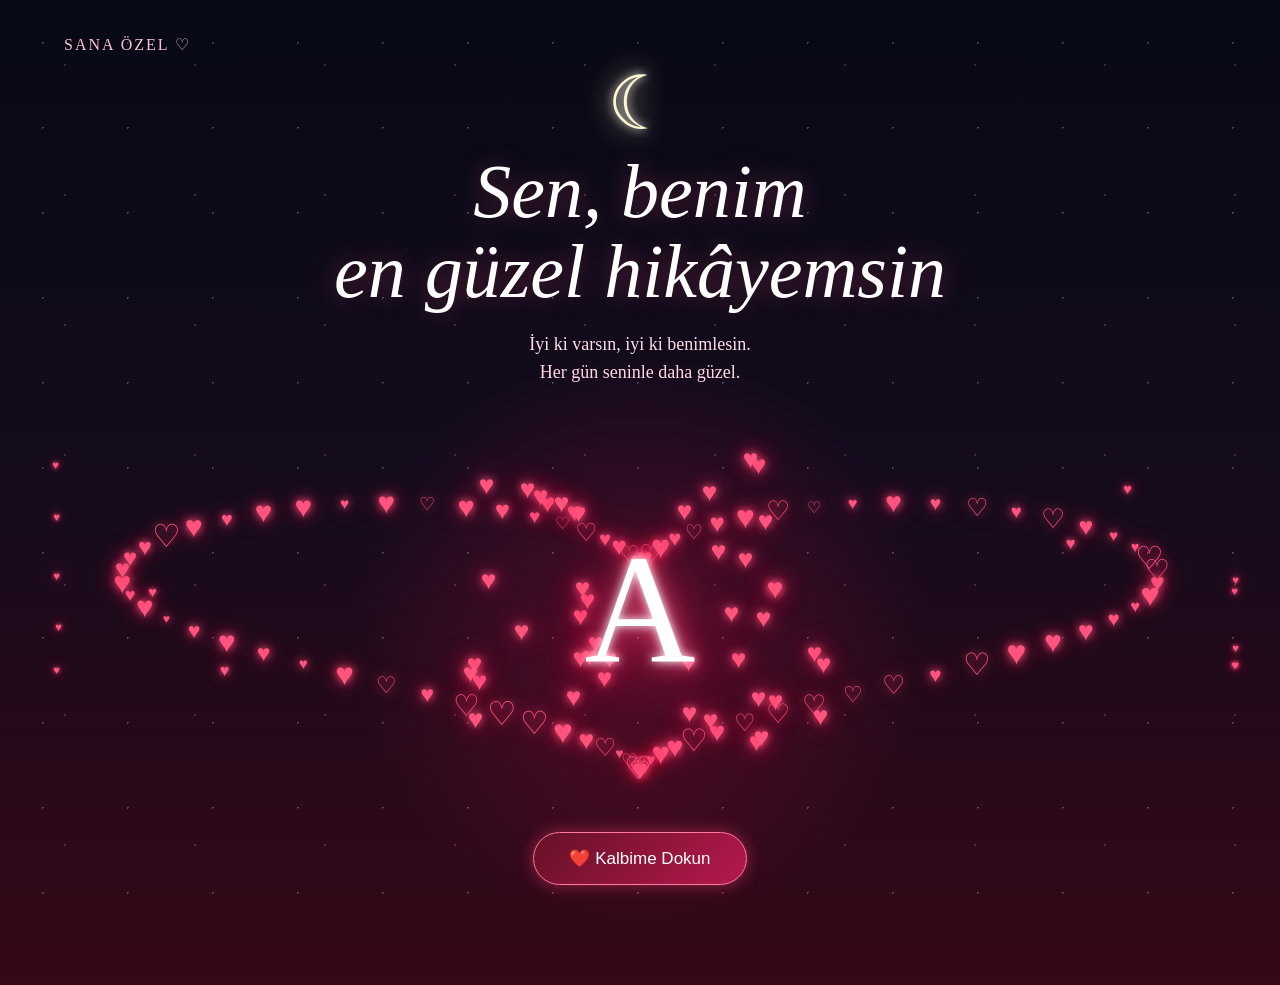
==== commit 54e7d1a2: "Update index.htm" ====
--- a/index.htm
+++ b/index.htm
@@ -1,57 +1,157 @@
 <!DOCTYPE html>
 <html lang="tr">
+
 <head>
   <meta charset="UTF-8">
   <meta name="viewport" content="width=device-width, initial-scale=1.0">
+
   <title>Sana Özel ❤️</title>
+
   <link rel="stylesheet" href="style.css">
 </head>
+
+
 <body>
 
   <div class="stars"></div>
 
+
   <main class="hero">
 
-    <div class="top-text">SANA ÖZEL ♡</div>
+    <div class="top-text">
+      SANA ÖZEL ♡
+    </div>
 
-    <div class="moon">☾</div>
+
+    <div class="moon">
+      ☾
+    </div>
+
 
     <h1>
       Sen, benim<br>
       en güzel hikâyemsin
     </h1>
 
+
     <p class="subtitle">
       İyi ki varsın, iyi ki benimlesin.<br>
       Her gün seninle daha güzel.
     </p>
 
+
+    <!-- KALP ALANI -->
+
     <div class="heart-area">
 
       <div id="leftHearts"></div>
+
       <div id="rightHearts"></div>
 
-      <div class="center-letter">A</div>
+      <div class="center-letter">
+        A
+      </div>
 
     </div>
+
+
+    <!-- KALBİME DOKUN BUTONU -->
 
     <button id="loveButton">
       ❤️ Kalbime Dokun
     </button>
 
-    <div id="loveMessage" class="love-message">
-      <div class="message-moon">☾</div>
+
+    <!-- ROMANTİK MESAJ -->
+
+    <div
+      id="loveMessage"
+      class="love-message"
+    >
+
+      <div class="message-moon">
+        ☾
+      </div>
+
 
       <p>
-        Ay ışığının altında,<br><br>
-        Karanlığım ve aydınlığım olman,<br>
-        her şeyim anlamına gelmen,<br>
+
+        Ay ışığının altında,
+
+        <br><br>
+
+        Karanlığım ve aydınlığım olman,
+
+        <br>
+
+        her şeyim anlamına gelmen,
+
+        <br>
+
         eşsizliğini anlatıyor bitanem.
+
       </p>
+
     </div>
 
   </main>
 
+
+
+  <!-- ========================= -->
+  <!-- EKRANA DOKUNUP MESAJ YAZMA -->
+  <!-- ========================= -->
+
+
+  <div
+    id="touchMessageBox"
+    class="touch-message-box"
+  >
+
+    <div class="touch-card">
+
+
+      <button
+        id="closeTouchBox"
+        class="close-touch"
+      >
+        ×
+      </button>
+
+
+      <h2>
+        Bir şey yaz ❤️
+      </h2>
+
+
+      <textarea
+        id="touchInput"
+        placeholder="İstediğini buraya yaz..."
+        maxlength="120"
+      ></textarea>
+
+
+      <button id="placeMessageButton">
+        Kalbe Yaz 💗
+      </button>
+
+
+    </div>
+
+  </div>
+
+
+  <!-- YAZILAN MESAJLAR BURADA ÇIKACAK -->
+
+  <div id="writtenMessages"></div>
+
+
+
+  <!-- JAVASCRIPT -->
+
   <script src="script.js"></script>
+
+
 </body>
+
 </html>
--- a/style.css
+++ b/style.css
@@ -1,798 +1,473 @@
 * {
-    margin: 0;
-    padding: 0;
-    box-sizing: border-box;
-}
-
-
-html {
-    scroll-behavior: smooth;
-}
-
+  margin: 0;
+  padding: 0;
+  box-sizing: border-box;
+}
 
 body {
-
-    min-height: 100vh;
-
-    overflow-x: hidden;
-
-    font-family:
-        Georgia,
-        "Times New Roman",
-        serif;
-
-    color: white;
-
-    background:
-
-        radial-gradient(
-            circle at 50% 70%,
-            rgba(255, 20, 90, .20),
-            transparent 32%
-        ),
-
-        radial-gradient(
-            circle at 50% 0%,
-            rgba(110, 80, 180, .15),
-            transparent 35%
-        ),
-
-        linear-gradient(
-            180deg,
-            #080914 0%,
-            #150b19 45%,
-            #300817 100%
-        );
-}
-
-
-/* YILDIZLAR */
+  min-height: 100vh;
+  overflow-x: hidden;
+  font-family: Georgia, "Times New Roman", serif;
+  color: white;
+
+  background:
+    radial-gradient(circle at 50% 65%, rgba(255, 20, 90, 0.24), transparent 32%),
+    linear-gradient(180deg, #070916 0%, #150b1d 50%, #360818 100%);
+}
 
 .stars {
-
-    position: fixed;
-
-    inset: 0;
-
-    pointer-events: none;
-
-    z-index: 0;
-
-    background-image:
-
-        radial-gradient(
-            white 1px,
-            transparent 1px
-        ),
-
-        radial-gradient(
-            #ff8daf 1px,
-            transparent 1px
-        );
-
-    background-size:
-        70px 70px,
-        110px 110px;
-
-    background-position:
-        0 0,
-        25px 35px;
-
-    opacity: .25;
-}
-
-
-/* ANA SAYFA */
+  position: fixed;
+  inset: 0;
+  pointer-events: none;
+
+  background-image:
+    radial-gradient(white 1px, transparent 1px),
+    radial-gradient(#ff7098 1px, transparent 1px);
+
+  background-size:
+    85px 85px,
+    130px 130px;
+
+  opacity: .25;
+}
 
 .hero {
-
-    position: relative;
-
-    z-index: 2;
-
-    min-height: 100vh;
-
-    display: flex;
-
-    flex-direction: column;
-
-    align-items: center;
-
+  position: relative;
+  z-index: 2;
+
+  min-height: 100vh;
+
+  display: flex;
+  flex-direction: column;
+  align-items: center;
+
+  text-align: center;
+
+  padding: 35px 20px 100px;
+}
+
+.top-text {
+  width: min(1200px, 90vw);
+  text-align: left;
+
+  font-size: 16px;
+  letter-spacing: 2px;
+
+  color: #ffc0d1;
+}
+
+.moon {
+  margin-top: 5px;
+
+  font-size: 75px;
+
+  color: #fff5ce;
+
+  text-shadow:
+    0 0 10px white,
+    0 0 30px #ffe6a1;
+}
+
+h1 {
+  margin-top: 5px;
+
+  font-size: clamp(42px, 6vw, 76px);
+
+  line-height: 1.05;
+
+  font-style: italic;
+  font-weight: normal;
+
+  text-shadow:
+    0 0 25px rgba(255, 90, 130, .35);
+}
+
+.subtitle {
+  margin-top: 18px;
+
+  font-size: 18px;
+  line-height: 1.6;
+
+  color: #ffdbe5;
+}
+
+
+/* ANA KALP ALANI */
+
+.heart-area {
+  position: relative;
+
+  width: min(1200px, 100vw);
+  height: 440px;
+
+  margin-top: 15px;
+}
+
+
+/* A HARFİ */
+
+.center-letter {
+  position: absolute;
+
+  left: 50%;
+  top: 47%;
+
+  transform: translate(-50%, -50%);
+
+  font-size: clamp(110px, 12vw, 170px);
+
+  color: white;
+
+  text-shadow:
+    0 0 10px white,
+    0 0 25px #ff668f,
+    0 0 60px #ff174f;
+
+  z-index: 10;
+
+  animation: pulse 1.8s infinite;
+}
+
+
+/* KALPLER */
+
+.side-heart {
+  position: absolute;
+
+  font-size: 22px;
+
+  color: #ff547d;
+
+  opacity: 0;
+
+  text-shadow:
+    0 0 8px #ff547d,
+    0 0 20px #ff174f;
+
+  transform: translate(-50%, -50%) scale(0);
+
+  transition:
+    opacity .4s,
+    transform .8s;
+}
+
+.side-heart.show {
+  opacity: 1;
+
+  transform:
+    translate(-50%, -50%)
+    scale(1);
+}
+
+
+/* BUTON */
+
+#loveButton {
+  margin-top: -10px;
+
+  padding: 15px 35px;
+
+  border-radius: 999px;
+
+  border: 1px solid #ff7a9f;
+
+  background: linear-gradient(
+    135deg,
+    #651126,
+    #b7194d
+  );
+
+  color: white;
+
+  font-size: 17px;
+
+  cursor: pointer;
+
+  box-shadow:
+    0 0 15px rgba(255, 60, 110, .5);
+
+  transition: .3s;
+}
+
+#loveButton:hover {
+  transform: scale(1.08);
+
+  box-shadow:
+    0 0 30px rgba(255, 60, 110, .8);
+}
+
+
+/* MESAJ */
+
+.love-message {
+  max-height: 0;
+  opacity: 0;
+  overflow: hidden;
+
+  margin-top: 0;
+
+  transition:
+    max-height 1.4s,
+    opacity 1.4s,
+    margin-top 1.4s;
+}
+
+.love-message.show {
+  max-height: 600px;
+  opacity: 1;
+
+  margin-top: 70px;
+}
+
+.message-moon {
+  font-size: 75px;
+
+  color: #fff4c6;
+
+  text-shadow:
+    0 0 10px white,
+    0 0 30px #ffe07a;
+}
+
+.love-message p {
+  margin-top: 15px;
+
+  font-size: clamp(20px, 3vw, 30px);
+
+  line-height: 1.7;
+
+  font-style: italic;
+
+  color: #ffe8ef;
+}
+
+
+@keyframes pulse {
+  0%, 100% {
+    transform:
+      translate(-50%, -50%)
+      scale(1);
+  }
+
+  50% {
+    transform:
+      translate(-50%, -50%)
+      scale(1.08);
+  }
+}
+
+@media (max-width: 650px) {
+  .top-text {
     text-align: center;
-
-    padding:
-
-        30px
-        20px
-        100px;
-}
-
-
-/* SANA ÖZEL */
-
-.top {
-
-    width: min(
-        1100px,
-        92vw
+  }
+
+  h1 {
+    font-size: 44px;
+  }
+
+  .heart-area {
+    height: 360px;
+  }
+
+  .center-letter {
+    font-size: 100px;
+  }
+}
+.touch-message-box {
+  position: fixed;
+  inset: 0;
+
+  display: none;
+  align-items: center;
+  justify-content: center;
+
+  padding: 20px;
+
+  background: rgba(5, 5, 15, .72);
+  backdrop-filter: blur(8px);
+
+  z-index: 9999;
+}
+
+.touch-message-box.show {
+  display: flex;
+}
+
+.touch-card {
+  position: relative;
+
+  width: min(420px, 92vw);
+
+  padding: 30px;
+
+  border-radius: 28px;
+
+  background:
+    linear-gradient(
+      145deg,
+      rgba(85, 15, 45, .96),
+      rgba(35, 10, 35, .96)
     );
 
-    text-align: left;
-
-    color: #ffc5d6;
-
-    letter-spacing: 2px;
-
-    font-size: 14px;
-}
-
-
-/* AY */
-
-.moon {
-
-    margin-top: 5px;
-
-    font-size: 70px;
-
-    color: #fff5ca;
-
-    text-shadow:
-
-        0 0 10px white,
-
-        0 0 30px
-        rgba(
-            255,
-            230,
-            160,
-            .8
-        );
-}
-
-
-/* BAŞLIK */
-
-h1 {
-
-    margin-top: 5px;
-
-    font-size:
-        clamp(
-            42px,
-            5vw,
-            72px
-        );
-
-    line-height: 1.05;
-
-    font-style: italic;
-
-    font-weight: normal;
-
-    text-shadow:
-
-        0 0 20px
-        rgba(
-            255,
-            100,
-            150,
-            .20
-        );
-}
-
-
-.line {
-
-    margin-top: 20px;
-
-    display: flex;
-
-    align-items: center;
-
-    justify-content: center;
-
-    gap: 15px;
-
-    color: #ff6d96;
-}
-
-
-.line span {
-
-    width: 110px;
-
-    height: 1px;
-
-    background: #ff6d96;
-}
-
-
-.subtitle {
-
-    margin-top: 15px;
-
-    font-size: 18px;
-
-    line-height: 1.5;
-
-    color: #ffdbe5;
-}
-
-
-/* =========================
-   KALP ALANI
-========================= */
-
-.heart-scene {
-
-    position: relative;
-
-    width: min(
-        1200px,
-        100vw
+  border: 1px solid rgba(255, 130, 170, .5);
+
+  box-shadow:
+    0 0 30px rgba(255, 50, 110, .35);
+
+  text-align: center;
+}
+
+.touch-card h2 {
+  margin-bottom: 20px;
+
+  font-size: 28px;
+  font-weight: normal;
+  font-style: italic;
+
+  color: #ffe9ef;
+}
+
+.touch-card textarea {
+  width: 100%;
+  height: 130px;
+
+  resize: none;
+
+  padding: 16px;
+
+  border: 1px solid rgba(255, 140, 175, .4);
+  border-radius: 18px;
+
+  outline: none;
+
+  font-family: Georgia, serif;
+  font-size: 17px;
+
+  color: white;
+
+  background: rgba(255,255,255,.08);
+}
+
+.touch-card textarea::placeholder {
+  color: rgba(255,255,255,.55);
+}
+
+#placeMessageButton {
+  margin-top: 18px;
+
+  padding: 13px 25px;
+
+  border: none;
+  border-radius: 999px;
+
+  background: linear-gradient(
+    135deg,
+    #ff477e,
+    #a9134b
+  );
+
+  color: white;
+
+  font-size: 16px;
+  cursor: pointer;
+}
+
+.close-touch {
+  position: absolute;
+
+  right: 14px;
+  top: 10px;
+
+  border: none;
+  background: transparent;
+
+  color: #ffc4d4;
+
+  font-size: 30px;
+
+  cursor: pointer;
+}
+
+#writtenMessages {
+  position: fixed;
+  inset: 0;
+
+  pointer-events: none;
+
+  z-index: 100;
+}
+
+.written-love {
+  position: absolute;
+
+  transform: translate(-50%, -50%) scale(0);
+
+  max-width: 260px;
+
+  padding: 18px 24px;
+
+  text-align: center;
+
+  font-family: Georgia, serif;
+  font-size: 18px;
+
+  color: white;
+
+  background:
+    radial-gradient(
+      circle,
+      rgba(255, 85, 130, .88),
+      rgba(160, 20, 70, .88)
     );
 
-    height: 500px;
-
-    margin-top: 5px;
-}
-
-
-/* SVG */
-
-.heart-svg {
-
-    position: absolute;
-
-    inset: 0;
-
-    width: 100%;
-
-    height: 100%;
-
-    overflow: visible;
-}
-
-
-.heart-svg path {
-
-    fill: none;
-
-    stroke: transparent;
-}
-
-
-/* A HARFİ */
-
-.letter-container {
-
-    position: absolute;
-
-    left: 50%;
-
-    top: 54%;
-
+  border-radius:
+    55% 55% 50% 50%;
+
+  box-shadow:
+    0 0 18px #ff5c8a,
+    0 0 40px rgba(255, 60, 120, .5);
+
+  animation:
+    messageAppear .6s ease forwards,
+    messageFloat 3s ease-in-out infinite 1s;
+
+  pointer-events: auto;
+}
+
+.written-love::before {
+  content: "♥";
+
+  display: block;
+
+  margin-bottom: 6px;
+
+  font-size: 25px;
+
+  color: #ffd4df;
+}
+
+@keyframes messageAppear {
+  from {
+    opacity: 0;
     transform:
-        translate(
-            -50%,
-            -50%
-        );
-
-    z-index: 10;
-
-    display: flex;
-
-    flex-direction: column;
-
-    align-items: center;
-}
-
-
-.letter {
-
-    font-size:
-        clamp(
-            90px,
-            10vw,
-            145px
-        );
-
-    line-height: 1;
-
-    color: #fff2f6;
-
-    text-shadow:
-
-        0 0 7px white,
-
-        0 0 20px #ff668f,
-
-        0 0 45px #ff245f,
-
-        0 0 80px #ff174f;
-
-    animation:
-        letterGlow
-        2s
-        ease-in-out
-        infinite
-        alternate;
-}
-
-
-.small-heart {
-
-    color: #ff527f;
-
-    font-size: 22px;
-
-    text-shadow:
-
-        0 0 10px #ff527f,
-
-        0 0 25px #ff174f;
-
-    animation:
-        beat
-        1.2s
-        infinite;
-}
-
-
-.small-heart.bottom {
-
-    margin-top: 8px;
-}
-
-
-/* =========================
-   KALP PARÇACIKLARI
-========================= */
-
-#particles {
-
-    position: absolute;
-
-    inset: 0;
-
-    pointer-events: none;
-
-    z-index: 5;
-}
-
-
-.heart-particle {
-
-    position: absolute;
-
-    left: 0;
-
-    top: 0;
-
-    color: #ff4f7e;
-
-    opacity: 0;
-
-    filter:
-
-        drop-shadow(
-            0 0 5px #ff416f
-        )
-
-        drop-shadow(
-            0 0 12px #ff174f
-        );
-
-    transition:
-        opacity .3s;
-}
-
-
-.heart-particle.visible {
-
+      translate(-50%, -50%)
+      scale(0);
+  }
+
+  to {
     opacity: 1;
-}
-
-
-.spark {
-
-    position: absolute;
-
-    width: 4px;
-
-    height: 4px;
-
-    border-radius: 50%;
-
-    background: white;
-
-    box-shadow:
-
-        0 0 6px white,
-
-        0 0 12px #ff4775;
-
-    animation:
-        sparkle
-        1.5s
-        infinite
-        alternate;
-}
-
-
-/* =========================
-   BUTON
-========================= */
-
-#loveButton {
-
-    position: relative;
-
-    z-index: 20;
-
-    margin-top: -10px;
-
-    padding:
-
-        15px
-        36px;
-
-    border-radius: 999px;
-
-    border:
-
-        1px solid
-        rgba(
-            255,
-            130,
-            165,
-            .8
-        );
-
-    color: white;
-
-    font-family:
-        Georgia,
-        serif;
-
-    font-size: 18px;
-
-    cursor: pointer;
-
-    background:
-
-        linear-gradient(
-            135deg,
-            rgba(
-                100,
-                10,
-                40,
-                .9
-            ),
-            rgba(
-                180,
-                20,
-                65,
-                .9
-            )
-        );
-
-    box-shadow:
-
-        0 0 10px
-        rgba(
-            255,
-            80,
-            120,
-            .5
-        ),
-
-        0 0 30px
-        rgba(
-            255,
-            30,
-            90,
-            .25
-        );
-
-    transition: .3s;
-}
-
-
-#loveButton:hover {
-
     transform:
-        scale(1.08);
-
-    box-shadow:
-
-        0 0 20px
-        #ff4f7e,
-
-        0 0 45px
-        rgba(
-            255,
-            30,
-            90,
-            .5
-        );
-}
-
-
-/* =========================
-   MESAJ
-========================= */
-
-.love-message {
-
-    max-height: 0;
-
-    opacity: 0;
-
-    overflow: hidden;
-
+      translate(-50%, -50%)
+      scale(1);
+  }
+}
+
+@keyframes messageFloat {
+  0%, 100% {
     margin-top: 0;
-
-    transition:
-
-        opacity
-        1.5s,
-
-        max-height
-        1.5s,
-
-        margin-top
-        1.5s;
-
-    color: #ffe7ee;
-}
-
-
-.love-message.show {
-
-    max-height: 600px;
-
-    opacity: 1;
-
-    margin-top: 70px;
-}
-
-
-.message-moon {
-
-    font-size: 70px;
-
-    color: #fff3c2;
-
-    text-shadow:
-
-        0 0 15px white,
-
-        0 0 40px
-        #ffe69a;
-
-    margin-bottom: 20px;
-}
-
-
-.love-message p {
-
-    font-size:
-        clamp(
-            20px,
-            2.5vw,
-            28px
-        );
-
-    font-style: italic;
-
-    line-height: 1.7;
-}
-
-
-.main-message {
-
-    margin-top: 15px;
-}
-
-
-.message-line {
-
-    margin-top: 25px;
-
-    display: flex;
-
-    justify-content: center;
-
-    align-items: center;
-
-    gap: 15px;
-
-    color: #ff668f;
-}
-
-
-.message-line span {
-
-    width: 70px;
-
-    height: 1px;
-
-    background: #ff668f;
-}
-
-
-/* =========================
-   ARKA PLAN KALPLERİ
-========================= */
-
-#backgroundHearts {
-
-    position: fixed;
-
-    inset: 0;
-
-    overflow: hidden;
-
-    pointer-events: none;
-
-    z-index: 1;
-}
-
-
-.bg-heart {
-
-    position: absolute;
-
-    bottom: -50px;
-
-    color: #ff4775;
-
-    opacity: .5;
-
-    filter:
-
-        drop-shadow(
-            0 0 7px #ff4775
-        );
-
-    animation:
-
-        floatUp
-        linear
-        forwards;
-}
-
-
-/* =========================
-   ANİMASYON
-========================= */
-
-@keyframes floatUp {
-
-    0% {
-
-        transform:
-            translateY(0)
-            rotate(0);
-
-        opacity: 0;
-    }
-
-    15% {
-
-        opacity: .6;
-    }
-
-    100% {
-
-        transform:
-            translateY(-110vh)
-            rotate(360deg);
-
-        opacity: 0;
-    }
-}
-
-
-@keyframes letterGlow {
-
-    from {
-
-        transform:
-            scale(.96);
-    }
-
-    to {
-
-        transform:
-            scale(1.06);
-    }
-}
-
-
-@keyframes beat {
-
-    0%,
-    100% {
-
-        transform:
-            scale(1);
-    }
-
-    50% {
-
-        transform:
-            scale(1.3);
-    }
-}
-
-
-@keyframes sparkle {
-
-    from {
-
-        opacity: .2;
-
-        transform:
-            scale(.5);
-    }
-
-    to {
-
-        opacity: 1;
-
-        transform:
-            scale(1.5);
-    }
-}
-
-
-/* TELEFON */
-
-@media (
-    max-width: 650px
-) {
-
-    .moon {
-
-        font-size: 55px;
-    }
-
-
-    h1 {
-
-        font-size: 43px;
-    }
-
-
-    .subtitle {
-
-        font-size: 15px;
-    }
-
-
-    .heart-scene {
-
-        height: 390px;
-    }
-
-
-    .letter {
-
-        font-size: 90px;
-    }
-
-
-    .top {
-
-        text-align: center;
-    }
-
-
-    #loveButton {
-
-        margin-top: 5px;
-    }
-}
+  }
+
+  50% {
+    margin-top: -8px;
+  }
+}
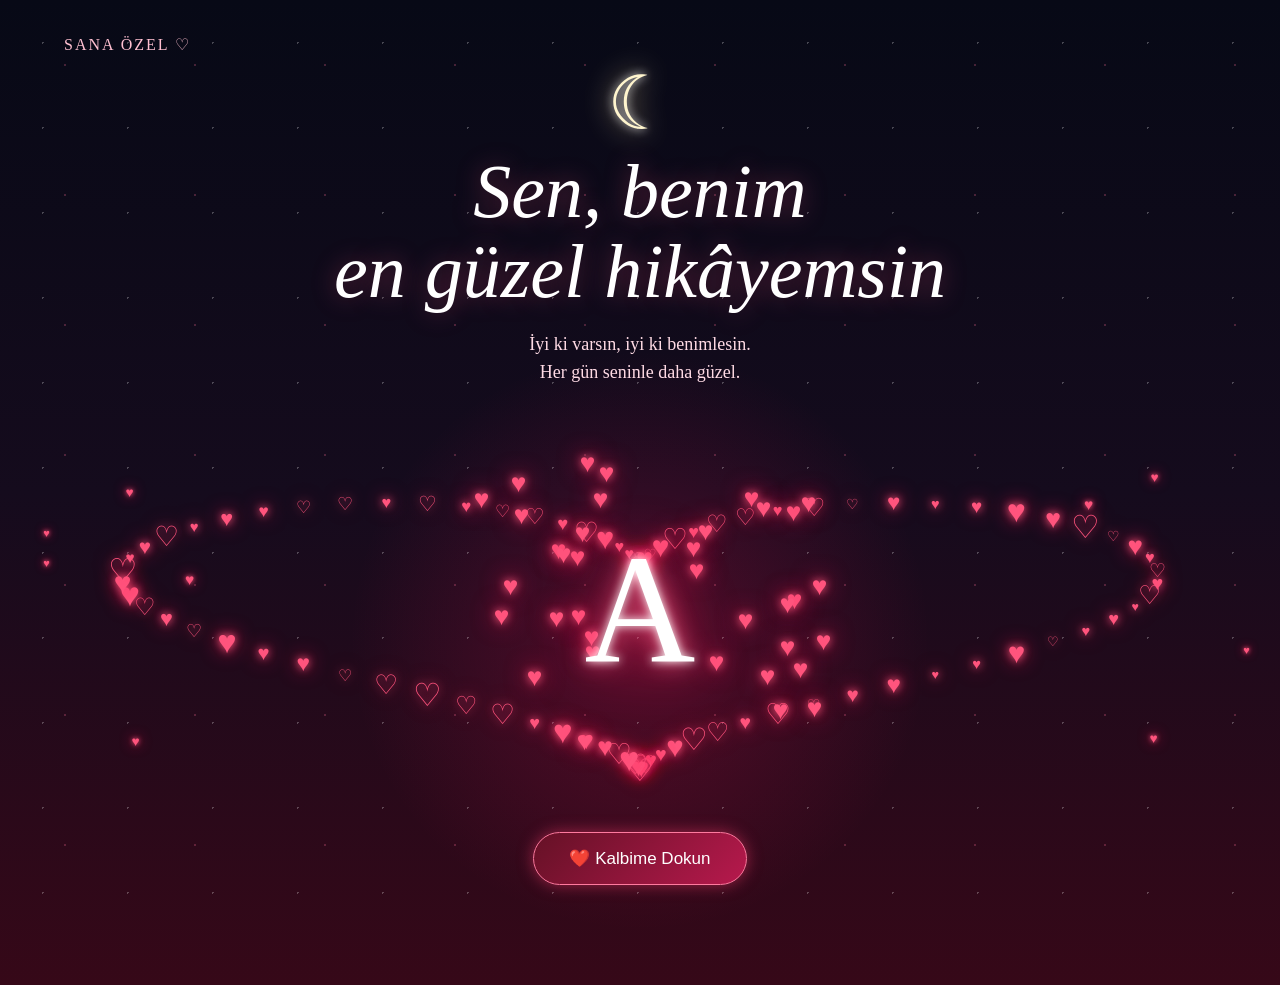
==== commit c78cd0e9: "Update index.htm" ====
--- a/index.htm
+++ b/index.htm
@@ -44,9 +44,10 @@
 
     <div class="heart-area">
 
-      <div id="leftHearts"></div>
+      <div class="side-glow left-glow"></div>
+      <div class="side-glow right-glow"></div>
 
-      <div id="rightHearts"></div>
+      <div id="heartParticles"></div>
 
       <div class="center-letter">
         A
@@ -55,7 +56,7 @@
     </div>
 
 
-    <!-- KALBİME DOKUN BUTONU -->
+    <!-- BUTON -->
 
     <button id="loveButton">
       ❤️ Kalbime Dokun
@@ -64,33 +65,22 @@
 
     <!-- ROMANTİK MESAJ -->
 
-    <div
-      id="loveMessage"
-      class="love-message"
-    >
+    <div id="loveMessage" class="love-message">
 
       <div class="message-moon">
         ☾
       </div>
 
+      <p>
+        Ay ışığının altında,<br><br>
+        Karanlığım ve aydınlığım olman,<br>
+        her şeyim anlamına gelmen,<br>
+        eşsizliğini anlatıyor bitanem.
+      </p>
 
-      <p>
-
-        Ay ışığının altında,
-
-        <br><br>
-
-        Karanlığım ve aydınlığım olman,
-
-        <br>
-
-        her şeyim anlamına gelmen,
-
-        <br>
-
-        eşsizliğini anlatıyor bitanem.
-
-      </p>
+      <div class="message-heart">
+        ♥
+      </div>
 
     </div>
 
@@ -98,31 +88,19 @@
 
 
 
-  <!-- ========================= -->
-  <!-- EKRANA DOKUNUP MESAJ YAZMA -->
-  <!-- ========================= -->
+  <!-- DOKUNUNCA AÇILAN YAZI KUTUSU -->
 
-
-  <div
-    id="touchMessageBox"
-    class="touch-message-box"
-  >
+  <div id="touchMessageBox" class="touch-message-box">
 
     <div class="touch-card">
 
-
-      <button
-        id="closeTouchBox"
-        class="close-touch"
-      >
+      <button id="closeTouchBox" class="close-touch">
         ×
       </button>
-
 
       <h2>
         Bir şey yaz ❤️
       </h2>
-
 
       <textarea
         id="touchInput"
@@ -130,27 +108,26 @@
         maxlength="120"
       ></textarea>
 
-
       <button id="placeMessageButton">
         Kalbe Yaz 💗
       </button>
-
 
     </div>
 
   </div>
 
 
-  <!-- YAZILAN MESAJLAR BURADA ÇIKACAK -->
+  <!-- YAZILAN MESAJLAR -->
 
   <div id="writtenMessages"></div>
 
 
+  <!-- ARKA PLAN KALPLERİ -->
 
-  <!-- JAVASCRIPT -->
+  <div id="backgroundHearts"></div>
+
 
   <script src="script.js"></script>
-
 
 </body>
 
--- a/style.css
+++ b/style.css
@@ -471,3 +471,95 @@
     margin-top: -8px;
   }
 }
+.touch-ripple-heart {
+  position: fixed;
+
+  transform: translate(-50%, -50%) scale(0);
+
+  font-size: 28px;
+
+  color: #ff5d8f;
+
+  pointer-events: none;
+
+  z-index: 9998;
+
+  text-shadow:
+    0 0 10px #ff5d8f,
+    0 0 25px #ff2f70,
+    0 0 50px #ff174f;
+
+  animation: touchHeartOpen .8s ease forwards;
+}
+
+@keyframes touchHeartOpen {
+  0% {
+    opacity: 0;
+    transform: translate(-50%, -50%) scale(0);
+  }
+
+  45% {
+    opacity: 1;
+    transform: translate(-50%, -50%) scale(2.2);
+  }
+
+  100% {
+    opacity: 0;
+    transform: translate(-50%, -50%) scale(3.5);
+  }
+}
+
+
+/* YAZILAN MESAJ DAHA GÜZEL GÖRÜNSÜN */
+
+.written-love {
+  min-width: 140px;
+
+  max-width: 270px;
+
+  padding: 20px 24px;
+
+  border: 1px solid rgba(255, 190, 210, .45);
+
+  background:
+    radial-gradient(
+      circle at top,
+      rgba(255, 120, 160, .95),
+      rgba(130, 15, 60, .95)
+    );
+
+  box-shadow:
+    0 0 15px #ff5f90,
+    0 0 35px rgba(255, 50, 110, .55);
+
+  cursor: pointer;
+
+  pointer-events: auto;
+}
+
+
+/* MESAJIN ÜSTÜNE BASINCA */
+
+.written-love.pop {
+  animation: messagePop .55s ease;
+}
+
+@keyframes messagePop {
+  0% {
+    transform:
+      translate(-50%, -50%)
+      scale(1);
+  }
+
+  50% {
+    transform:
+      translate(-50%, -50%)
+      scale(1.22);
+  }
+
+  100% {
+    transform:
+      translate(-50%, -50%)
+      scale(1);
+  }
+}
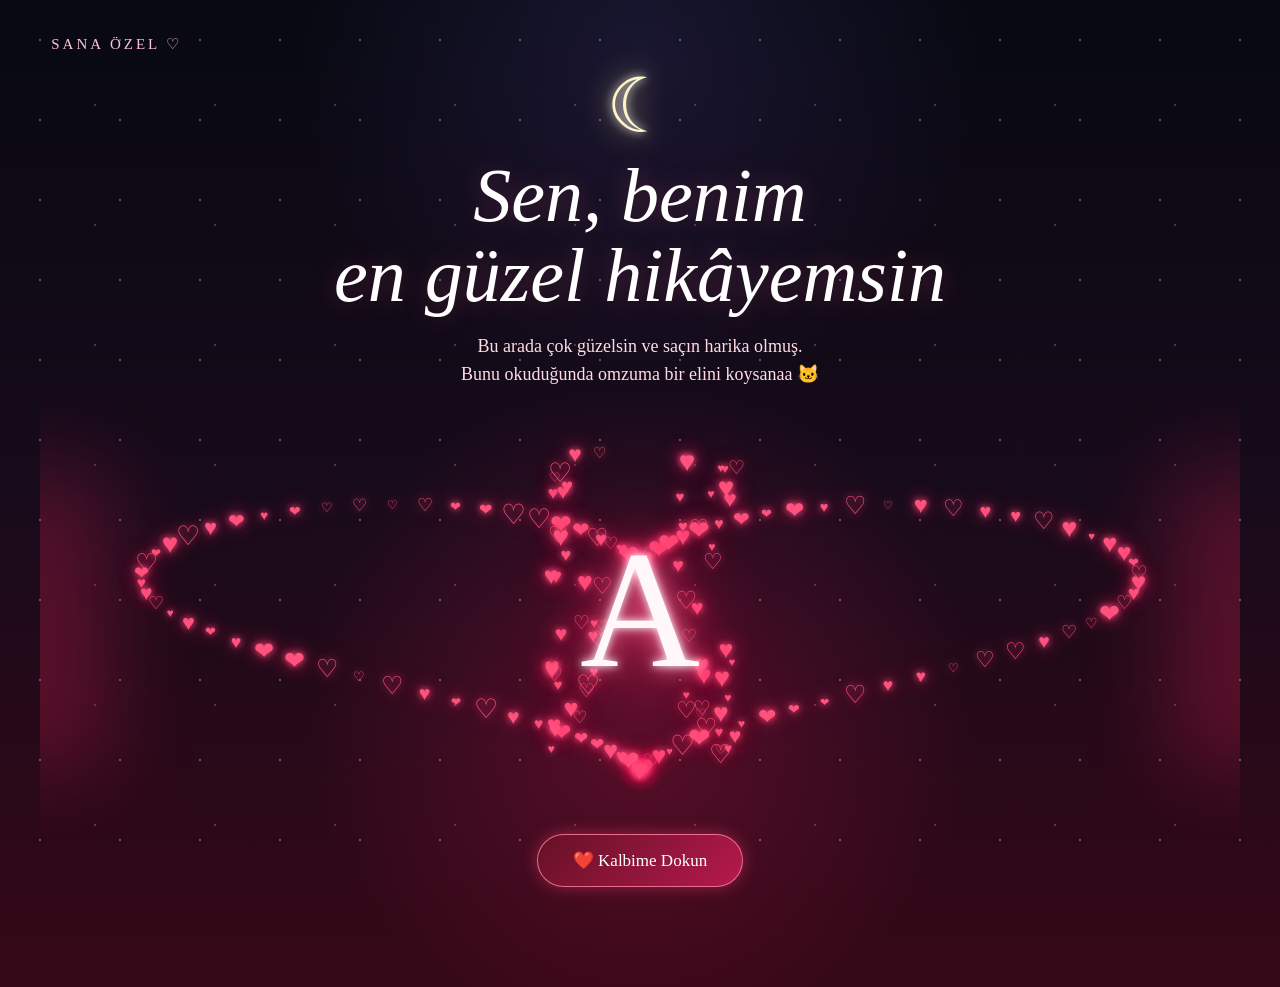
==== commit a60fb3bb: "Update index.htm" ====
--- a/index.htm
+++ b/index.htm
@@ -35,8 +35,8 @@
 
 
     <p class="subtitle">
-      İyi ki varsın, iyi ki benimlesin.<br>
-      Her gün seninle daha güzel.
+     Bu arada çok güzelsin ve saçın harika olmuş.<br>
+Bunu okuduğunda omzuma bir elini koysanaa 🐱
     </p>
 
 
--- a/style.css
+++ b/style.css
@@ -4,154 +4,217 @@
   box-sizing: border-box;
 }
 
+
+html {
+  scroll-behavior: smooth;
+}
+
+
 body {
   min-height: 100vh;
+
   overflow-x: hidden;
-  font-family: Georgia, "Times New Roman", serif;
+
+  font-family:
+    Georgia,
+    "Times New Roman",
+    serif;
+
   color: white;
 
   background:
-    radial-gradient(circle at 50% 65%, rgba(255, 20, 90, 0.24), transparent 32%),
-    linear-gradient(180deg, #070916 0%, #150b1d 50%, #360818 100%);
-}
+    radial-gradient(
+      circle at 50% 72%,
+      rgba(255, 30, 100, 0.23),
+      transparent 35%
+    ),
+
+    radial-gradient(
+      circle at 50% 5%,
+      rgba(100, 80, 180, 0.18),
+      transparent 30%
+    ),
+
+    linear-gradient(
+      180deg,
+      #070912 0%,
+      #180b1b 50%,
+      #360817 100%
+    );
+}
+
+
+/* YILDIZLAR */
 
 .stars {
   position: fixed;
   inset: 0;
+
   pointer-events: none;
 
+  z-index: 0;
+
+  opacity: 0.3;
+
   background-image:
-    radial-gradient(white 1px, transparent 1px),
-    radial-gradient(#ff7098 1px, transparent 1px);
+    radial-gradient(
+      white 1px,
+      transparent 1px
+    ),
+
+    radial-gradient(
+      #ff7ba1 1px,
+      transparent 1px
+    );
 
   background-size:
-    85px 85px,
-    130px 130px;
-
-  opacity: .25;
-}
+    80px 80px,
+    120px 120px;
+
+  background-position:
+    0 0,
+    35px 45px;
+}
+
+
+/* ANA ALAN */
 
 .hero {
   position: relative;
+
   z-index: 2;
 
   min-height: 100vh;
 
   display: flex;
+
   flex-direction: column;
+
   align-items: center;
 
   text-align: center;
 
-  padding: 35px 20px 100px;
-}
+  padding:
+    35px
+    20px
+    100px;
+}
+
+
+/* ÜST YAZI */
 
 .top-text {
-  width: min(1200px, 90vw);
+  width: min(1200px, 92vw);
+
   text-align: left;
 
-  font-size: 16px;
-  letter-spacing: 2px;
-
-  color: #ffc0d1;
-}
+  color: #ffc2d3;
+
+  font-size: 15px;
+
+  letter-spacing: 3px;
+}
+
+
+/* AY */
 
 .moon {
-  margin-top: 5px;
-
-  font-size: 75px;
-
-  color: #fff5ce;
+  margin-top: 8px;
+
+  font-size: 76px;
+
+  color: #fff4c7;
 
   text-shadow:
     0 0 10px white,
-    0 0 30px #ffe6a1;
-}
+    0 0 30px #ffe49a;
+}
+
+
+/* BAŞLIK */
 
 h1 {
-  margin-top: 5px;
-
-  font-size: clamp(42px, 6vw, 76px);
+  margin-top: 6px;
+
+  font-size:
+    clamp(
+      42px,
+      6vw,
+      76px
+    );
 
   line-height: 1.05;
 
   font-style: italic;
+
   font-weight: normal;
 
   text-shadow:
-    0 0 25px rgba(255, 90, 130, .35);
-}
+    0 0 25px rgba(255, 100, 140, 0.25);
+}
+
 
 .subtitle {
-  margin-top: 18px;
+  margin-top: 16px;
 
   font-size: 18px;
+
   line-height: 1.6;
 
-  color: #ffdbe5;
-}
-
-
-/* ANA KALP ALANI */
+  color: #ffdce6;
+}
+
+
+/* =========================
+   KALP ALANI
+========================= */
 
 .heart-area {
   position: relative;
 
   width: min(1200px, 100vw);
+
   height: 440px;
 
-  margin-top: 15px;
-}
-
-
-/* A HARFİ */
-
-.center-letter {
+  margin-top: 10px;
+
+  overflow: hidden;
+}
+
+
+#heartParticles {
   position: absolute;
+  inset: 0;
+
+  pointer-events: none;
+}
+
+
+.heart-piece {
+  position: absolute;
 
   left: 50%;
-  top: 47%;
-
-  transform: translate(-50%, -50%);
-
-  font-size: clamp(110px, 12vw, 170px);
-
-  color: white;
+  top: 50%;
+
+  color: #ff527e;
+
+  opacity: 0;
 
   text-shadow:
-    0 0 10px white,
-    0 0 25px #ff668f,
-    0 0 60px #ff174f;
-
-  z-index: 10;
-
-  animation: pulse 1.8s infinite;
-}
-
-
-/* KALPLER */
-
-.side-heart {
-  position: absolute;
-
-  font-size: 22px;
-
-  color: #ff547d;
-
-  opacity: 0;
-
-  text-shadow:
-    0 0 8px #ff547d,
-    0 0 20px #ff174f;
-
-  transform: translate(-50%, -50%) scale(0);
+    0 0 7px #ff527e,
+    0 0 18px #ff1f62;
+
+  transform:
+    translate(-50%, -50%)
+    scale(0);
 
   transition:
-    opacity .4s,
-    transform .8s;
-}
-
-.side-heart.show {
+    opacity 0.5s ease,
+    transform 0.7s ease;
+}
+
+
+.heart-piece.show {
   opacity: 1;
 
   transform:
@@ -160,323 +223,376 @@
 }
 
 
-/* BUTON */
+/* YAN PARLAMALAR */
+
+.side-glow {
+  position: absolute;
+
+  top: 50%;
+
+  width: 150px;
+  height: 300px;
+
+  transform: translateY(-50%);
+
+  filter: blur(45px);
+
+  opacity: 0.25;
+
+  background: #ff245f;
+}
+
+
+.left-glow {
+  left: -80px;
+}
+
+
+.right-glow {
+  right: -80px;
+}
+
+
+/* A HARFİ */
+
+.center-letter {
+  position: absolute;
+
+  left: 50%;
+  top: 48%;
+
+  transform:
+    translate(-50%, -50%);
+
+  z-index: 10;
+
+  font-size:
+    clamp(
+      110px,
+      13vw,
+      175px
+    );
+
+  color: #fff7f9;
+
+  text-shadow:
+    0 0 8px white,
+    0 0 22px #ff7ba2,
+    0 0 50px #ff356f,
+    0 0 90px #ff174f;
+
+  animation:
+    letterPulse
+    1.8s
+    ease-in-out
+    infinite;
+}
+
+
+/* =========================
+   BUTON
+========================= */
 
 #loveButton {
-  margin-top: -10px;
-
-  padding: 15px 35px;
+  margin-top: -5px;
+
+  padding:
+    15px
+    35px;
 
   border-radius: 999px;
 
-  border: 1px solid #ff7a9f;
-
-  background: linear-gradient(
-    135deg,
-    #651126,
-    #b7194d
-  );
+  border:
+    1px solid
+    rgba(255, 130, 165, 0.8);
+
+  background:
+    linear-gradient(
+      135deg,
+      #641125,
+      #b7194d
+    );
 
   color: white;
 
   font-size: 17px;
 
+  font-family:
+    Georgia,
+    serif;
+
   cursor: pointer;
 
   box-shadow:
-    0 0 15px rgba(255, 60, 110, .5);
-
-  transition: .3s;
-}
+    0 0 15px rgba(255, 60, 110, 0.45);
+
+  transition: 0.3s ease;
+}
+
 
 #loveButton:hover {
   transform: scale(1.08);
 
   box-shadow:
-    0 0 30px rgba(255, 60, 110, .8);
-}
-
-
-/* MESAJ */
+    0 0 28px rgba(255, 70, 120, 0.8);
+}
+
+
+/* =========================
+   ROMANTİK MESAJ
+========================= */
 
 .love-message {
+  max-width: 700px;
+
   max-height: 0;
+
   opacity: 0;
+
   overflow: hidden;
 
   margin-top: 0;
 
   transition:
-    max-height 1.4s,
-    opacity 1.4s,
-    margin-top 1.4s;
-}
+    max-height 1.5s ease,
+    opacity 1.3s ease,
+    margin-top 1.3s ease;
+}
+
 
 .love-message.show {
-  max-height: 600px;
+  max-height: 700px;
+
   opacity: 1;
 
   margin-top: 70px;
 }
 
+
 .message-moon {
-  font-size: 75px;
-
-  color: #fff4c6;
+  font-size: 78px;
+
+  color: #fff3c0;
 
   text-shadow:
-    0 0 10px white,
-    0 0 30px #ffe07a;
-}
+    0 0 12px white,
+    0 0 35px #ffe285;
+}
+
 
 .love-message p {
   margin-top: 15px;
 
-  font-size: clamp(20px, 3vw, 30px);
+  font-size:
+    clamp(
+      20px,
+      3vw,
+      30px
+    );
 
   line-height: 1.7;
 
   font-style: italic;
 
   color: #ffe8ef;
-}
-
-
-@keyframes pulse {
-  0%, 100% {
-    transform:
-      translate(-50%, -50%)
-      scale(1);
-  }
-
-  50% {
-    transform:
-      translate(-50%, -50%)
-      scale(1.08);
-  }
-}
-
-@media (max-width: 650px) {
-  .top-text {
-    text-align: center;
-  }
-
-  h1 {
-    font-size: 44px;
-  }
-
-  .heart-area {
-    height: 360px;
-  }
-
-  .center-letter {
-    font-size: 100px;
-  }
-}
+
+  text-shadow:
+    0 0 14px rgba(255, 90, 140, 0.4);
+}
+
+
+.message-heart {
+  margin-top: 20px;
+
+  font-size: 35px;
+
+  color: #ff628c;
+
+  animation:
+    littleBeat
+    1s
+    infinite;
+}
+
+
+/* =========================
+   DOKUNMA YAZI KUTUSU
+========================= */
+
 .touch-message-box {
   position: fixed;
+
   inset: 0;
 
   display: none;
+
   align-items: center;
+
   justify-content: center;
 
   padding: 20px;
 
-  background: rgba(5, 5, 15, .72);
-  backdrop-filter: blur(8px);
+  background:
+    rgba(5, 5, 15, 0.75);
+
+  backdrop-filter:
+    blur(10px);
 
   z-index: 9999;
 }
+
 
 .touch-message-box.show {
   display: flex;
 }
 
+
 .touch-card {
   position: relative;
 
-  width: min(420px, 92vw);
-
-  padding: 30px;
-
-  border-radius: 28px;
+  width:
+    min(
+      420px,
+      92vw
+    );
+
+  padding:
+    32px
+    28px;
+
+  border-radius:
+    28px;
+
+  border:
+    1px solid
+    rgba(255, 140, 175, 0.45);
 
   background:
     linear-gradient(
       145deg,
-      rgba(85, 15, 45, .96),
-      rgba(35, 10, 35, .96)
-    );
-
-  border: 1px solid rgba(255, 130, 170, .5);
+      rgba(90, 15, 45, 0.97),
+      rgba(35, 8, 30, 0.97)
+    );
 
   box-shadow:
-    0 0 30px rgba(255, 50, 110, .35);
+    0 0 35px rgba(255, 50, 110, 0.35);
 
   text-align: center;
 }
+
 
 .touch-card h2 {
   margin-bottom: 20px;
 
   font-size: 28px;
+
   font-weight: normal;
+
   font-style: italic;
 
-  color: #ffe9ef;
-}
+  color: #ffe8ef;
+}
+
 
 .touch-card textarea {
   width: 100%;
+
   height: 130px;
 
+  padding: 16px;
+
   resize: none;
 
-  padding: 16px;
-
-  border: 1px solid rgba(255, 140, 175, .4);
-  border-radius: 18px;
-
   outline: none;
 
-  font-family: Georgia, serif;
+  border-radius:
+    18px;
+
+  border:
+    1px solid
+    rgba(255, 150, 180, 0.35);
+
+  background:
+    rgba(255, 255, 255, 0.08);
+
+  color: white;
+
+  font-family:
+    Georgia,
+    serif;
+
   font-size: 17px;
-
-  color: white;
-
-  background: rgba(255,255,255,.08);
-}
+}
+
 
 .touch-card textarea::placeholder {
-  color: rgba(255,255,255,.55);
-}
+  color:
+    rgba(
+      255,
+      255,
+      255,
+      0.55
+    );
+}
+
 
 #placeMessageButton {
   margin-top: 18px;
 
-  padding: 13px 25px;
+  padding:
+    13px
+    25px;
 
   border: none;
-  border-radius: 999px;
-
-  background: linear-gradient(
-    135deg,
-    #ff477e,
-    #a9134b
-  );
+
+  border-radius:
+    999px;
+
+  background:
+    linear-gradient(
+      135deg,
+      #ff477e,
+      #a9134b
+    );
 
   color: white;
 
   font-size: 16px;
+
   cursor: pointer;
 }
+
 
 .close-touch {
   position: absolute;
 
-  right: 14px;
+  right: 15px;
   top: 10px;
 
   border: none;
+
   background: transparent;
 
-  color: #ffc4d4;
+  color: #ffd1dd;
 
   font-size: 30px;
 
   cursor: pointer;
 }
 
-#writtenMessages {
-  position: fixed;
-  inset: 0;
-
-  pointer-events: none;
-
-  z-index: 100;
-}
-
-.written-love {
-  position: absolute;
-
-  transform: translate(-50%, -50%) scale(0);
-
-  max-width: 260px;
-
-  padding: 18px 24px;
-
-  text-align: center;
-
-  font-family: Georgia, serif;
-  font-size: 18px;
-
-  color: white;
-
-  background:
-    radial-gradient(
-      circle,
-      rgba(255, 85, 130, .88),
-      rgba(160, 20, 70, .88)
-    );
-
-  border-radius:
-    55% 55% 50% 50%;
-
-  box-shadow:
-    0 0 18px #ff5c8a,
-    0 0 40px rgba(255, 60, 120, .5);
-
-  animation:
-    messageAppear .6s ease forwards,
-    messageFloat 3s ease-in-out infinite 1s;
-
-  pointer-events: auto;
-}
-
-.written-love::before {
-  content: "♥";
-
-  display: block;
-
-  margin-bottom: 6px;
-
-  font-size: 25px;
-
-  color: #ffd4df;
-}
-
-@keyframes messageAppear {
-  from {
-    opacity: 0;
-    transform:
-      translate(-50%, -50%)
-      scale(0);
-  }
-
-  to {
-    opacity: 1;
-    transform:
-      translate(-50%, -50%)
-      scale(1);
-  }
-}
-
-@keyframes messageFloat {
-  0%, 100% {
-    margin-top: 0;
-  }
-
-  50% {
-    margin-top: -8px;
-  }
-}
+
+/* =========================
+   DOKUNUNCA ÇIKAN KALP
+========================= */
+
 .touch-ripple-heart {
   position: fixed;
 
-  transform: translate(-50%, -50%) scale(0);
-
-  font-size: 28px;
+  transform:
+    translate(-50%, -50%)
+    scale(0);
+
+  font-size: 30px;
 
   color: #ff5d8f;
 
@@ -489,63 +605,151 @@
     0 0 25px #ff2f70,
     0 0 50px #ff174f;
 
-  animation: touchHeartOpen .8s ease forwards;
-}
-
-@keyframes touchHeartOpen {
-  0% {
-    opacity: 0;
-    transform: translate(-50%, -50%) scale(0);
-  }
-
-  45% {
-    opacity: 1;
-    transform: translate(-50%, -50%) scale(2.2);
-  }
-
-  100% {
-    opacity: 0;
-    transform: translate(-50%, -50%) scale(3.5);
-  }
-}
-
-
-/* YAZILAN MESAJ DAHA GÜZEL GÖRÜNSÜN */
+  animation:
+    touchHeartOpen
+    0.8s
+    ease
+    forwards;
+}
+
+
+/* =========================
+   YAZILAN MESAJLAR
+========================= */
+
+#writtenMessages {
+  position: fixed;
+
+  inset: 0;
+
+  pointer-events: none;
+
+  z-index: 100;
+}
+
 
 .written-love {
+  position: absolute;
+
+  transform:
+    translate(-50%, -50%)
+    scale(0);
+
   min-width: 140px;
 
   max-width: 270px;
 
-  padding: 20px 24px;
-
-  border: 1px solid rgba(255, 190, 210, .45);
+  padding:
+    20px
+    24px;
+
+  text-align: center;
+
+  border-radius:
+    26px;
+
+  border:
+    1px solid
+    rgba(255, 190, 210, 0.45);
 
   background:
     radial-gradient(
       circle at top,
-      rgba(255, 120, 160, .95),
-      rgba(130, 15, 60, .95)
-    );
+      rgba(255, 120, 160, 0.95),
+      rgba(130, 15, 60, 0.95)
+    );
+
+  color: white;
+
+  font-size: 18px;
+
+  font-family:
+    Georgia,
+    serif;
 
   box-shadow:
     0 0 15px #ff5f90,
-    0 0 35px rgba(255, 50, 110, .55);
+    0 0 35px rgba(255, 50, 110, 0.55);
+
+  pointer-events: auto;
 
   cursor: pointer;
 
-  pointer-events: auto;
-}
-
-
-/* MESAJIN ÜSTÜNE BASINCA */
+  animation:
+    messageAppear
+    0.6s
+    ease
+    forwards;
+}
+
+
+.written-love::before {
+  content: "♥";
+
+  display: block;
+
+  margin-bottom: 7px;
+
+  color: #ffd4df;
+
+  font-size: 25px;
+}
+
 
 .written-love.pop {
-  animation: messagePop .55s ease;
-}
-
-@keyframes messagePop {
-  0% {
+  animation:
+    messagePop
+    0.55s
+    ease;
+}
+
+
+/* =========================
+   ARKA PLAN KALPLERİ
+========================= */
+
+#backgroundHearts {
+  position: fixed;
+
+  inset: 0;
+
+  overflow: hidden;
+
+  pointer-events: none;
+
+  z-index: 1;
+}
+
+
+.bg-heart {
+  position: absolute;
+
+  bottom: -50px;
+
+  color: #ff4775;
+
+  opacity: 0.5;
+
+  filter:
+    drop-shadow(
+      0 0 7px #ff4775
+    );
+
+  animation:
+    floatUp
+    linear
+    forwards;
+}
+
+
+/* =========================
+   ANİMASYONLAR
+========================= */
+
+@keyframes letterPulse {
+
+  0%,
+  100% {
     transform:
       translate(-50%, -50%)
       scale(1);
@@ -554,12 +758,155 @@
   50% {
     transform:
       translate(-50%, -50%)
-      scale(1.22);
-  }
-
+      scale(1.08);
+  }
+}
+
+
+@keyframes littleBeat {
+
+  0%,
   100% {
+    transform:
+      scale(1);
+  }
+
+  50% {
+    transform:
+      scale(1.3);
+  }
+}
+
+
+@keyframes touchHeartOpen {
+
+  0% {
+    opacity: 0;
+
+    transform:
+      translate(-50%, -50%)
+      scale(0);
+  }
+
+  45% {
+    opacity: 1;
+
+    transform:
+      translate(-50%, -50%)
+      scale(2.2);
+  }
+
+  100% {
+    opacity: 0;
+
+    transform:
+      translate(-50%, -50%)
+      scale(3.6);
+  }
+}
+
+
+@keyframes messageAppear {
+
+  from {
+    opacity: 0;
+
+    transform:
+      translate(-50%, -50%)
+      scale(0);
+  }
+
+  to {
+    opacity: 1;
+
     transform:
       translate(-50%, -50%)
       scale(1);
   }
 }
+
+
+@keyframes messagePop {
+
+  0% {
+    transform:
+      translate(-50%, -50%)
+      scale(1);
+  }
+
+  50% {
+    transform:
+      translate(-50%, -50%)
+      scale(1.25);
+  }
+
+  100% {
+    transform:
+      translate(-50%, -50%)
+      scale(1);
+  }
+}
+
+
+@keyframes floatUp {
+
+  0% {
+    transform:
+      translateY(0)
+      rotate(0);
+
+    opacity: 0;
+  }
+
+  15% {
+    opacity: 0.6;
+  }
+
+  100% {
+    transform:
+      translateY(-110vh)
+      rotate(360deg);
+
+    opacity: 0;
+  }
+}
+
+
+/* TELEFON */
+
+@media (max-width: 650px) {
+
+  .top-text {
+    text-align: center;
+  }
+
+
+  .moon {
+    font-size: 58px;
+  }
+
+
+  h1 {
+    font-size: 43px;
+  }
+
+
+  .subtitle {
+    font-size: 15px;
+  }
+
+
+  .heart-area {
+    height: 360px;
+  }
+
+
+  .center-letter {
+    font-size: 105px;
+  }
+
+
+  .love-message p {
+    font-size: 20px;
+  }
+}
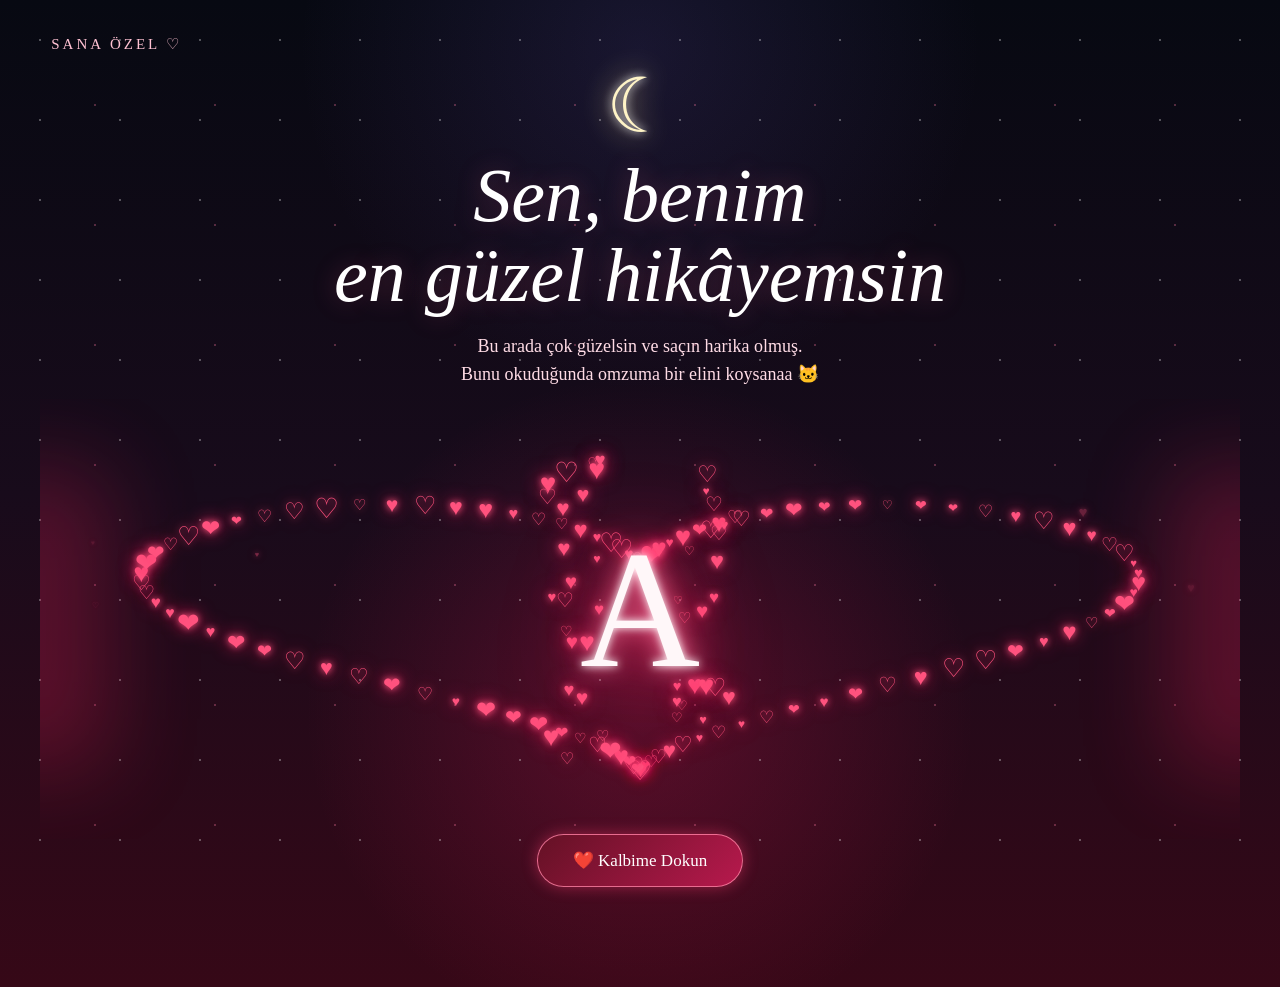
==== commit d7e57e8c: "Update index.htm" ====
--- a/index.htm
+++ b/index.htm
@@ -99,7 +99,7 @@
       </button>
 
       <h2>
-        Bir şey yaz ❤️
+  Yazmak istediğin birşey varsa buraya yazabilirmisin bebeğim? ❤️
       </h2>
 
       <textarea
